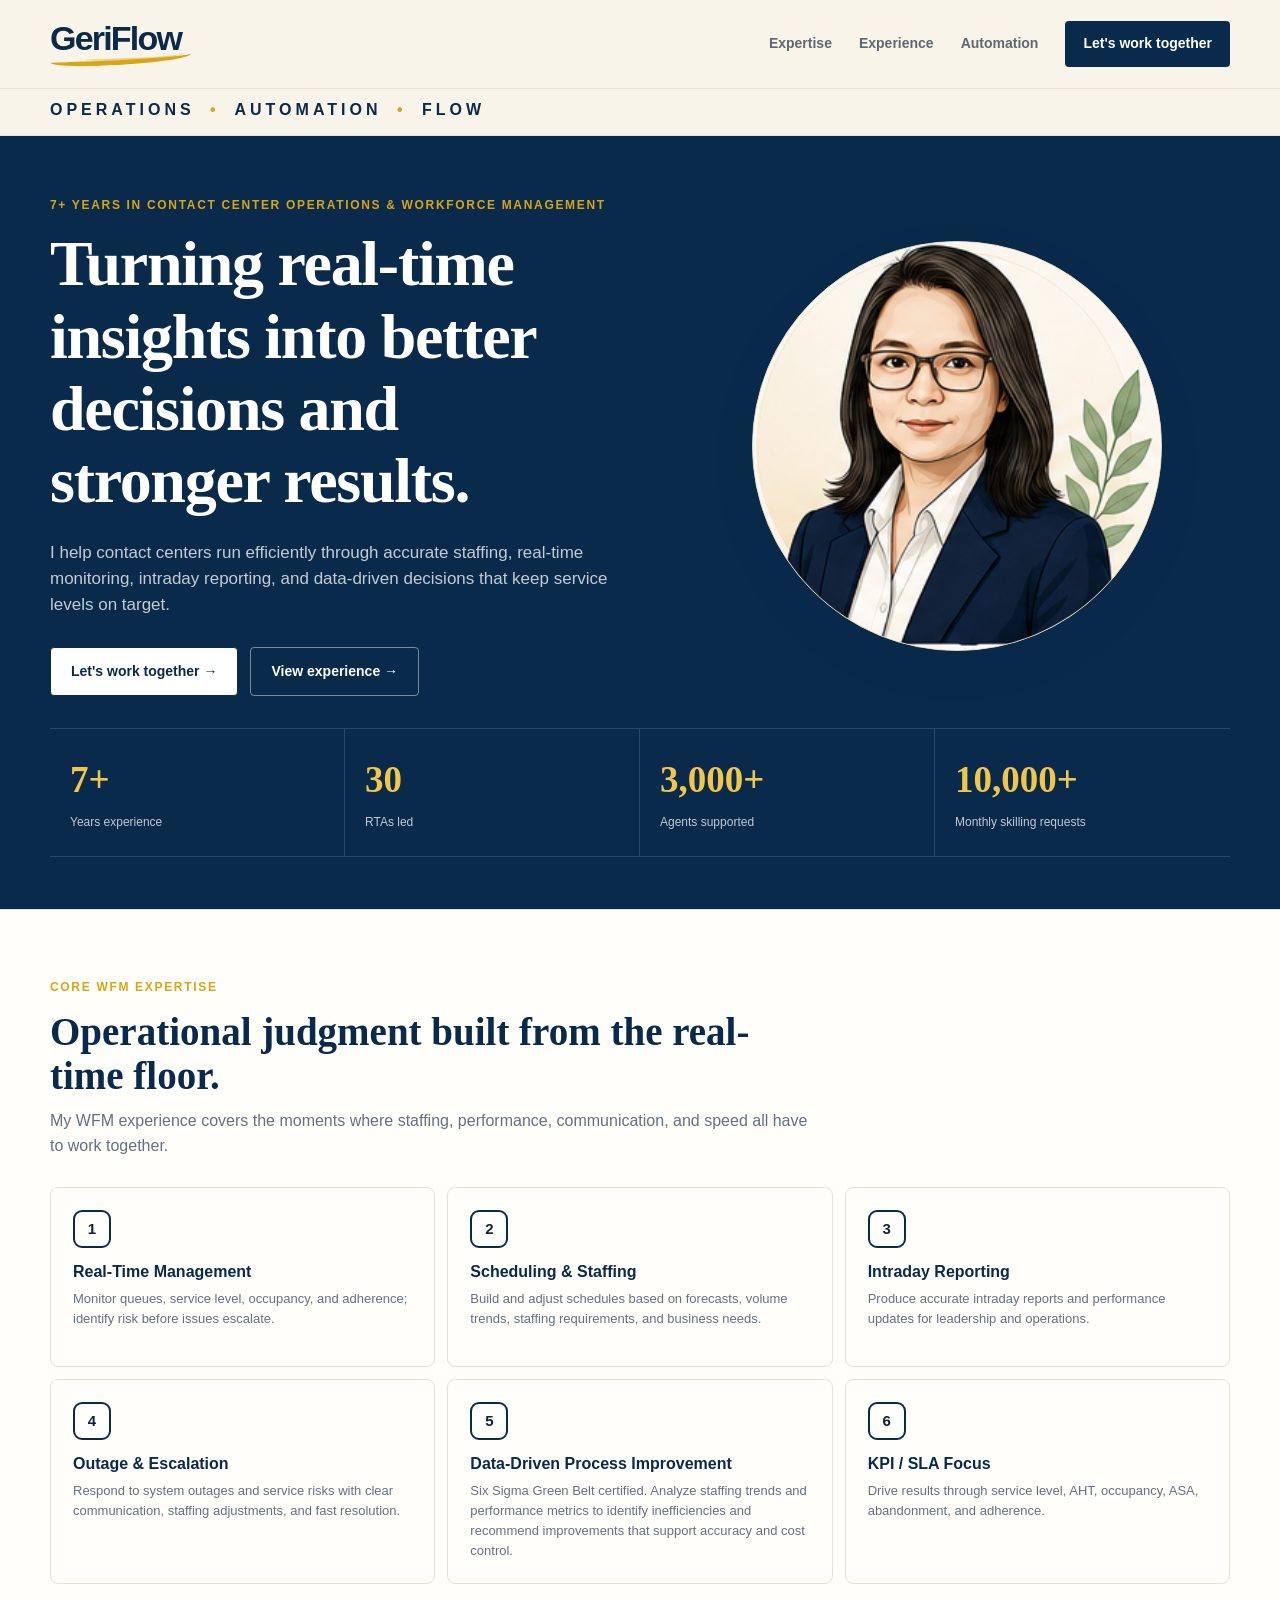
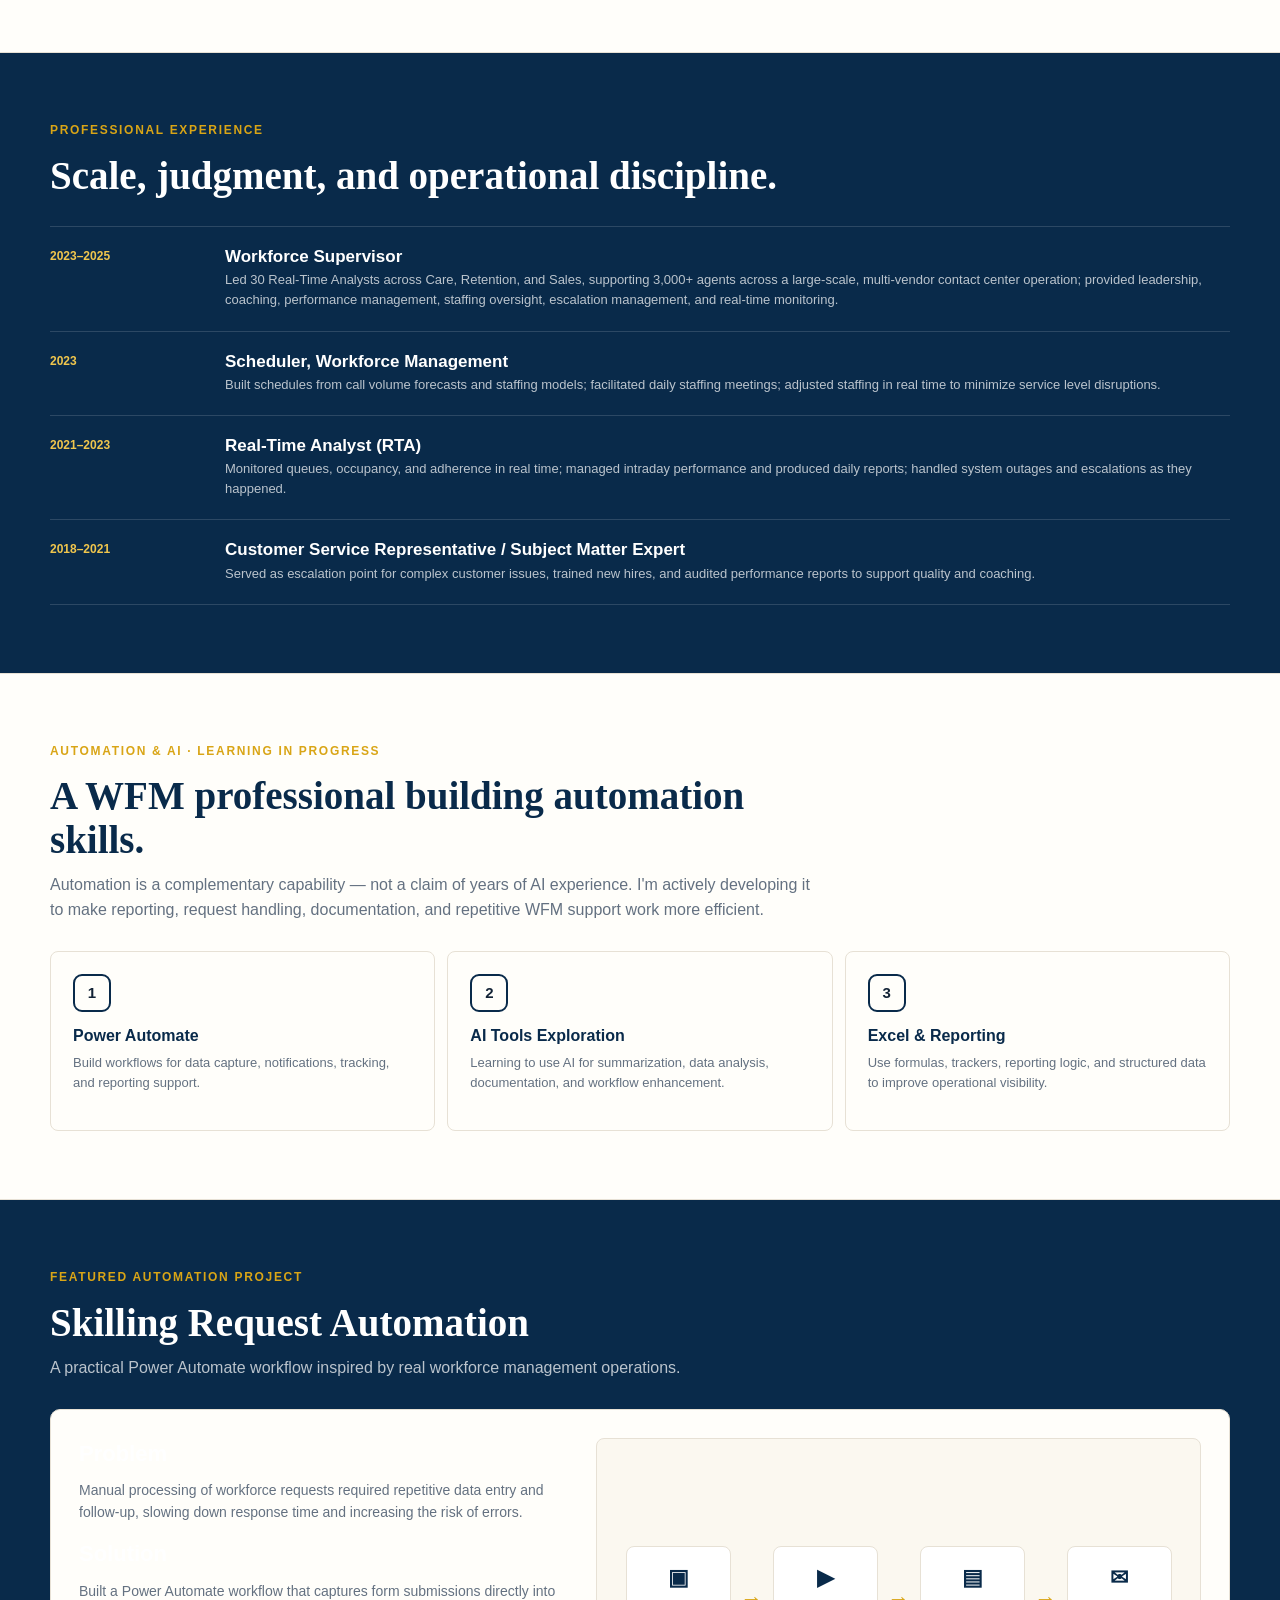
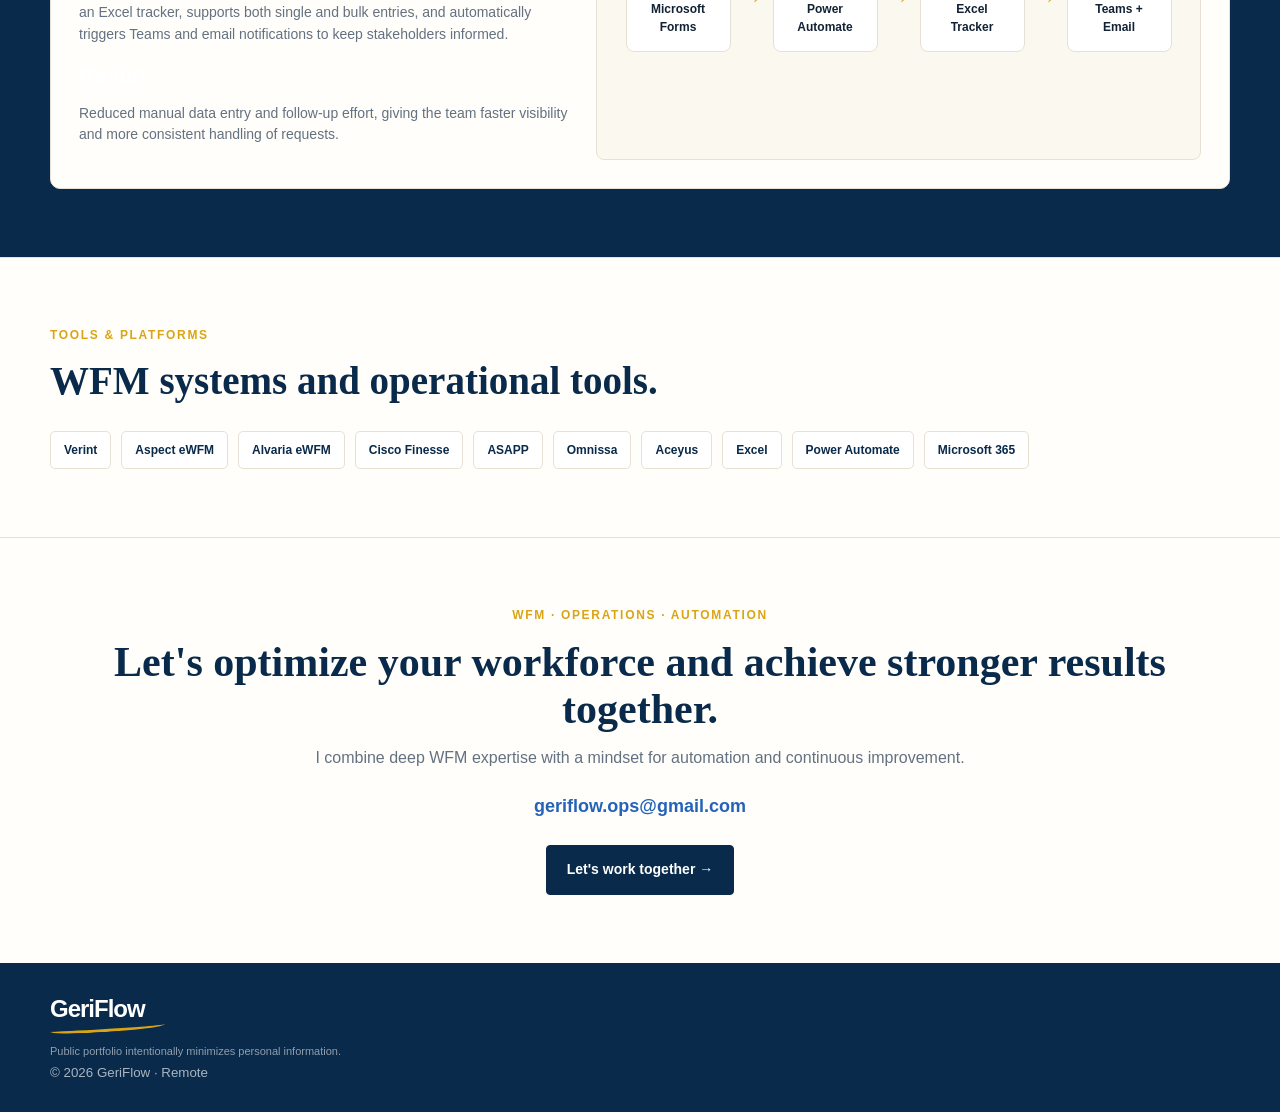
==== index.html @ 227dc080 "Initial upload" ====
<!doctype html><html lang="en"><head><meta charset="utf-8"><meta name="viewport" content="width=device-width,initial-scale=1"><meta name="robots" content="noindex,nofollow"><title>GeriFlow | Workforce Management & Process Automation</title><style>
:root{--navy:#092A4A;--gold:#D9A516;--cream:#F8F4E9;--paper:#FFFEFA;--ink:#122235;--muted:#647181;--line:#E7E1D5}
*{box-sizing:border-box}html{scroll-behavior:smooth}body{margin:0;background:var(--cream);color:var(--ink);font-family:Inter,Arial,Helvetica,sans-serif;line-height:1.55}a{text-decoration:none;color:inherit}.container{width:min(1180px,calc(100% - 44px));margin:auto}.header{background:rgba(248,244,233,.97);border-bottom:1px solid var(--line);position:sticky;top:0;z-index:20}.nav{min-height:88px;display:flex;align-items:center;justify-content:space-between;gap:28px}.brand img{width:205px;height:auto}.navlinks{display:flex;align-items:center;gap:27px;font-size:14px;font-weight:700;color:#5E6874}.navlinks a:hover{color:var(--navy)}.navcta{background:var(--navy);color:#fff!important;border-radius:4px;padding:12px 18px}.brandline{background:var(--cream);border-bottom:1px solid var(--line)}.brandline-inner{padding:9px 0 12px}.brandtag{font-size:16px;letter-spacing:.25em;font-weight:900;color:var(--navy);text-transform:uppercase}.brandtag span{color:var(--gold);margin:0 7px}.hero{padding:70px 0 58px}.hero-grid{display:grid;grid-template-columns:1.03fr .97fr;align-items:center;gap:55px}.eyebrow{font-size:12px;font-weight:900;letter-spacing:.14em;text-transform:uppercase;color:var(--gold);margin-bottom:14px}h1,h2,h3{font-family:Georgia,"Times New Roman",serif;color:var(--navy);line-height:1.13}h1{font-size:clamp(43px,5vw,66px);margin:0 0 22px;letter-spacing:-.02em}.hero h1 strong{color:var(--gold)}.hero-copy{font-size:17px;color:#536274;max-width:640px}.actions{display:flex;gap:12px;flex-wrap:wrap;margin-top:28px}.btn{display:inline-flex;align-items:center;gap:9px;padding:13px 20px;border:1px solid var(--navy);font-weight:900;font-size:14px;border-radius:4px}.btn.primary{background:var(--navy);color:#fff}.hero-visual{display:flex;justify-content:center}.avatar-wrap{position:relative;width:min(410px,100%);aspect-ratio:1/1;border-radius:50%;background:#F4EEDD;border:1px solid #E3D7B9;box-shadow:0 16px 45px rgba(9,42,74,.08);overflow:hidden}.avatar-wrap img{position:absolute;inset:0;width:100%;height:100%;object-fit:cover}.section{padding:68px 0}.paper{background:var(--paper);border-top:1px solid var(--line);border-bottom:1px solid var(--line)}.dark{background:var(--navy);color:white}.dark h2,.dark h3{color:white}.section-head{max-width:760px;margin-bottom:28px}.section-head h2{font-size:39px;margin:0 0 11px}.section-head p{color:var(--muted);margin:0}.dark .section-head p{color:rgba(255,255,255,.72)}.cards{display:grid;grid-template-columns:repeat(3,1fr);gap:12px}.card{background:var(--paper);border:1px solid var(--line);border-radius:8px;padding:22px;min-height:180px}.dark .card{background:rgba(255,255,255,.055);border-color:rgba(255,255,255,.14)}.icon{width:38px;height:38px;border:2px solid var(--navy);border-radius:9px;display:grid;place-items:center;font-size:15px;font-weight:900;margin-bottom:15px}.dark .icon{border-color:var(--gold);color:var(--gold)}.card h3{font-family:Inter,Arial,sans-serif;font-size:16px;margin:0 0 8px}.card p{font-size:13px;color:var(--muted);margin:0}.dark .card p{color:rgba(255,255,255,.72)}.project{display:grid;grid-template-columns:.9fr 1.1fr;gap:22px;background:var(--paper);border:1px solid var(--line);border-radius:10px;padding:28px;color:var(--ink)}.project h3{font-size:28px;margin:4px 0 10px}.project p{font-size:14px;color:var(--muted)}.flow{background:#FBF8F0;border:1px solid var(--line);border-radius:8px;padding:25px;display:flex;align-items:center;justify-content:center}.flow-row{display:flex;align-items:center;justify-content:center;gap:10px;flex-wrap:wrap}.node{width:105px;text-align:center;padding:14px 9px;background:white;border:1px solid var(--line);border-radius:8px;font-size:12px;font-weight:900}.node .mini{font-size:22px;display:block;margin-bottom:5px;color:var(--navy)}.arrow{font-weight:900;color:var(--gold);font-size:22px}.metrics{display:grid;grid-template-columns:repeat(4,1fr);border-top:1px solid rgba(255,255,255,.14);border-bottom:1px solid rgba(255,255,255,.14);margin:32px 0 35px}.metric{padding:22px 20px;border-right:1px solid rgba(255,255,255,.14)}.metric:last-child{border-right:0}.metric b{display:block;font-family:Georgia,serif;font-size:37px;color:#F0C64D}.metric span{font-size:12px;color:rgba(255,255,255,.75)}.timeline{display:grid}.tl{display:grid;grid-template-columns:150px 1fr;gap:25px;padding:20px 0;border-top:1px solid rgba(255,255,255,.14)}.tl:last-child{border-bottom:1px solid rgba(255,255,255,.14)}.tl-year{font-size:12px;font-weight:900;color:#F0C64D}.tl h3{font-family:Inter,Arial,sans-serif;font-size:17px;margin:0 0 4px}.tl p{font-size:13px;color:rgba(255,255,255,.72);margin:0}.tool-row{display:flex;gap:10px;flex-wrap:wrap}.tool{border:1px solid var(--line);background:white;border-radius:5px;padding:9px 13px;font-size:12px;font-weight:800;color:var(--navy)}.contact{background:var(--paper);text-align:center}.contact h2{font-size:42px;margin:0 0 12px}.contact p{max-width:680px;margin:0 auto 23px;color:var(--muted)}.email{font-size:18px;font-weight:900;color:#2563B8;margin-bottom:24px}.footer{background:var(--navy);color:white;padding:27px 0}.footer-inner{display:flex;align-items:center;justify-content:space-between;gap:25px}.footer small{color:rgba(255,255,255,.65)}.footer-mark{height:66px;width:auto;object-fit:contain}.privacy-note{font-size:11px;color:rgba(255,255,255,.55);margin-top:8px}@media(max-width:900px){.hero-grid,.project{grid-template-columns:1fr}.hero-visual{order:-1}.cards{grid-template-columns:1fr 1fr}.metrics{grid-template-columns:1fr 1fr}}@media(max-width:620px){.container{width:min(100% - 30px,1180px)}.nav{min-height:72px}.brand img{width:165px}.navlinks a:not(.navcta){display:none}.brandtag{font-size:12px;letter-spacing:.17em}.hero{padding:48px 0}.hero h1{font-size:40px}.section{padding:52px 0}.section-head h2{font-size:32px}.cards{grid-template-columns:1fr}.metrics{grid-template-columns:1fr 1fr}.metric{padding:17px 12px}.metric b{font-size:31px}.tl{grid-template-columns:1fr;gap:5px}.footer-inner{align-items:flex-start;flex-direction:column}}


.brand-logo{
  position:relative;
  display:inline-block;
  font-family:Inter,Arial,Helvetica,sans-serif;
  font-size:34px;
  line-height:1;
  font-weight:900;
  letter-spacing:-1.8px;
  color:var(--navy);
  padding:0 5px 12px 0;
}
.brand-logo::after{
  content:"";
  position:absolute;
  left:0;
  right:-5px;
  bottom:2px;
  height:9px;
  border-bottom:5px solid var(--gold);
  border-radius:0 0 70% 45%;
  transform:rotate(-2.5deg);
  transform-origin:center;
}
.brand-logo::before{
  content:"";
  position:absolute;
  left:25%;
  right:2%;
  bottom:7px;
  height:5px;
  border-bottom:2px solid rgba(217,165,22,.45);
  border-radius:0 0 80% 40%;
  transform:rotate(-2deg);
}
.footer-brand{
  font-family:Inter,Arial,Helvetica,sans-serif;
  font-size:24px;
  font-weight:900;
  letter-spacing:-1px;
  color:#fff;
}
.footer-brand::after{
  content:"";
  display:block;
  width:115px;
  height:5px;
  border-bottom:3px solid var(--gold);
  border-radius:0 0 70% 45%;
  transform:rotate(-3deg);
  transform-origin:left center;
}
@media(max-width:620px){
  .brand-logo{font-size:29px}
}
</style></head><body>
<header class="header"><div class="container nav"><a class="brand" href="#" aria-label="GeriFlow home"><span class="brand-logo">GeriFlow</span></a><nav class="navlinks"><a href="#expertise">Expertise</a><a href="#experience">Experience</a><a href="#automation">Automation</a><a class="navcta" href="#contact">Let's work together</a></nav></div></header>
<div class="brandline"><div class="container brandline-inner"><div class="brandtag">Operations <span>•</span> Automation <span>•</span> Flow</div></div></div>
<section class="section dark" style="padding:60px 0 52px"><div class="container hero-grid"><div><div class="eyebrow">7+ Years in Contact Center Operations & Workforce Management</div><h1 style="color:white">Turning real-time insights into better decisions and <strong>stronger results.</strong></h1><p class="hero-copy" style="color:rgba(255,255,255,.76)">I help contact centers run efficiently through accurate staffing, real-time monitoring, intraday reporting, and data-driven decisions that keep service levels on target.</p><div class="actions"><a class="btn" style="background:white;color:var(--navy)" href="#contact">Let's work together →</a><a class="btn" style="border-color:rgba(255,255,255,.45);color:white" href="#experience">View experience →</a></div></div><div class="hero-visual"><div class="avatar-wrap"><img src="assets/geriflow-avatar-photo-based-approved.png" alt="Professional illustrated avatar"></div></div></div><div class="container"><div class="metrics" style="margin-bottom:0"><div class="metric"><b>7+</b><span>Years experience</span></div><div class="metric"><b>30</b><span>RTAs led</span></div><div class="metric"><b>3,000+</b><span>Agents supported</span></div><div class="metric"><b>10,000+</b><span>Monthly skilling requests</span></div></div></div></section>
<section class="section paper" id="expertise"><div class="container"><div class="section-head"><div class="eyebrow">Core WFM expertise</div><h2>Operational judgment built from the real-time floor.</h2><p>My WFM experience covers the moments where staffing, performance, communication, and speed all have to work together.</p></div><div class="cards"><article class="card"><div class="icon">1</div><h3>Real-Time Management</h3><p>Monitor queues, service level, occupancy, and adherence; identify risk before issues escalate.</p></article><article class="card"><div class="icon">2</div><h3>Scheduling & Staffing</h3><p>Build and adjust schedules based on forecasts, volume trends, staffing requirements, and business needs.</p></article><article class="card"><div class="icon">3</div><h3>Intraday Reporting</h3><p>Produce accurate intraday reports and performance updates for leadership and operations.</p></article><article class="card"><div class="icon">4</div><h3>Outage & Escalation</h3><p>Respond to system outages and service risks with clear communication, staffing adjustments, and fast resolution.</p></article><article class="card"><div class="icon">5</div><h3>Data-Driven Process Improvement</h3><p>Six Sigma Green Belt certified. Analyze staffing trends and performance metrics to identify inefficiencies and recommend improvements that support accuracy and cost control.</p></article><article class="card"><div class="icon">6</div><h3>KPI / SLA Focus</h3><p>Drive results through service level, AHT, occupancy, ASA, abandonment, and adherence.</p></article></div></div></section>
<section class="section dark" id="experience"><div class="container"><div class="section-head"><div class="eyebrow">Professional experience</div><h2>Scale, judgment, and operational discipline.</h2></div><div class="timeline"><div class="tl"><div class="tl-year">2023–2025</div><div><h3>Workforce Supervisor</h3><p>Led 30 Real-Time Analysts across Care, Retention, and Sales, supporting 3,000+ agents across a large-scale, multi-vendor contact center operation; provided leadership, coaching, performance management, staffing oversight, escalation management, and real-time monitoring.</p></div></div><div class="tl"><div class="tl-year">2023</div><div><h3>Scheduler, Workforce Management</h3><p>Built schedules from call volume forecasts and staffing models; facilitated daily staffing meetings; adjusted staffing in real time to minimize service level disruptions.</p></div></div><div class="tl"><div class="tl-year">2021–2023</div><div><h3>Real-Time Analyst (RTA)</h3><p>Monitored queues, occupancy, and adherence in real time; managed intraday performance and produced daily reports; handled system outages and escalations as they happened.</p></div></div><div class="tl"><div class="tl-year">2018–2021</div><div><h3>Customer Service Representative / Subject Matter Expert</h3><p>Served as escalation point for complex customer issues, trained new hires, and audited performance reports to support quality and coaching.</p></div></div></div></div></section>
<section class="section paper" id="automation"><div class="container"><div class="section-head"><div class="eyebrow">Automation & AI · Learning in progress</div><h2>A WFM professional building automation skills.</h2><p>Automation is a complementary capability — not a claim of years of AI experience. I'm actively developing it to make reporting, request handling, documentation, and repetitive WFM support work more efficient.</p></div><div class="cards"><article class="card"><div class="icon">1</div><h3>Power Automate</h3><p>Build workflows for data capture, notifications, tracking, and reporting support.</p></article><article class="card"><div class="icon">2</div><h3>AI Tools Exploration</h3><p>Learning to use AI for summarization, data analysis, documentation, and workflow enhancement.</p></article><article class="card"><div class="icon">3</div><h3>Excel & Reporting</h3><p>Use formulas, trackers, reporting logic, and structured data to improve operational visibility.</p></article></div></div></section>
<section class="section dark" id="case-study"><div class="container"><div class="section-head"><div class="eyebrow">Featured automation project</div><h2>Skilling Request Automation</h2><p>A practical Power Automate workflow inspired by real workforce management operations.</p></div><div class="project" style="color:var(--ink)"><div><h3 style="font-size:22px;font-family:Inter,Arial,sans-serif">Problem</h3><p>Manual processing of workforce requests required repetitive data entry and follow-up, slowing down response time and increasing the risk of errors.</p><h3 style="font-size:22px;margin-top:18px;font-family:Inter,Arial,sans-serif">Solution</h3><p>Built a Power Automate workflow that captures form submissions directly into an Excel tracker, supports both single and bulk entries, and automatically triggers Teams and email notifications to keep stakeholders informed.</p><h3 style="font-size:22px;margin-top:18px;font-family:Inter,Arial,sans-serif">Result</h3><p>Reduced manual data entry and follow-up effort, giving the team faster visibility and more consistent handling of requests.</p></div><div class="flow"><div class="flow-row"><div class="node"><span class="mini">▣</span>Microsoft<br>Forms</div><div class="arrow">→</div><div class="node"><span class="mini">▶</span>Power<br>Automate</div><div class="arrow">→</div><div class="node"><span class="mini">▤</span>Excel<br>Tracker</div><div class="arrow">→</div><div class="node"><span class="mini">✉</span>Teams +<br>Email</div></div></div></div></div></section>
<section class="section paper"><div class="container"><div class="section-head"><div class="eyebrow">Tools & platforms</div><h2>WFM systems and operational tools.</h2></div><div class="tool-row"><span class="tool">Verint</span><span class="tool">Aspect eWFM</span><span class="tool">Alvaria eWFM</span><span class="tool">Cisco Finesse</span><span class="tool">ASAPP</span><span class="tool">Omnissa</span><span class="tool">Aceyus</span><span class="tool">Excel</span><span class="tool">Power Automate</span><span class="tool">Microsoft 365</span></div></div></section>
<section class="section contact" id="contact"><div class="container"><div class="eyebrow">WFM · Operations · Automation</div><h2>Let's optimize your workforce and achieve stronger results together.</h2><p>I combine deep WFM expertise with a mindset for automation and continuous improvement.</p><div class="email">geriflow.ops@gmail.com</div><a class="btn primary" href="mailto:geriflow.ops@gmail.com">Let's work together →</a></div></section>
<footer class="footer"><div class="container footer-inner"><div><div class="footer-brand">GeriFlow</div><div class="privacy-note">Public portfolio intentionally minimizes personal information.</div><small>© 2026 GeriFlow · Remote</small></div></div></footer></body></html>
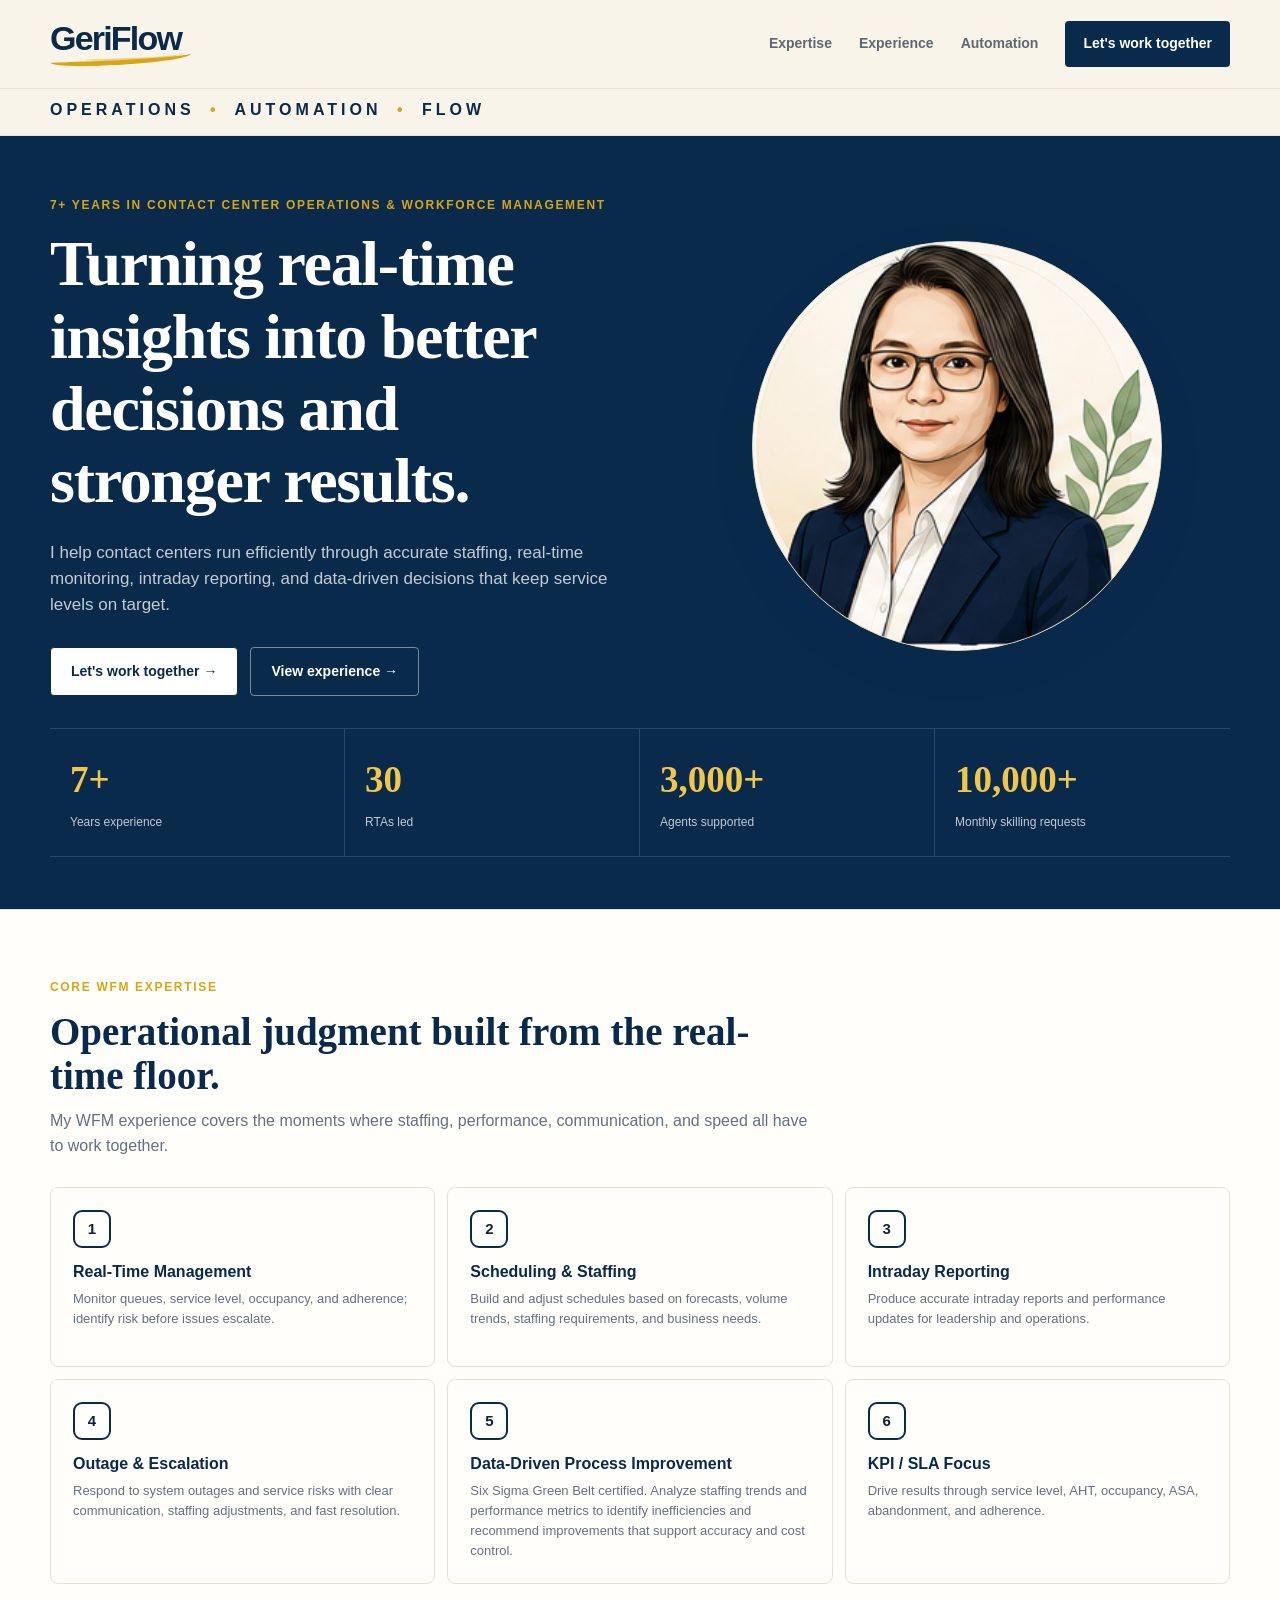
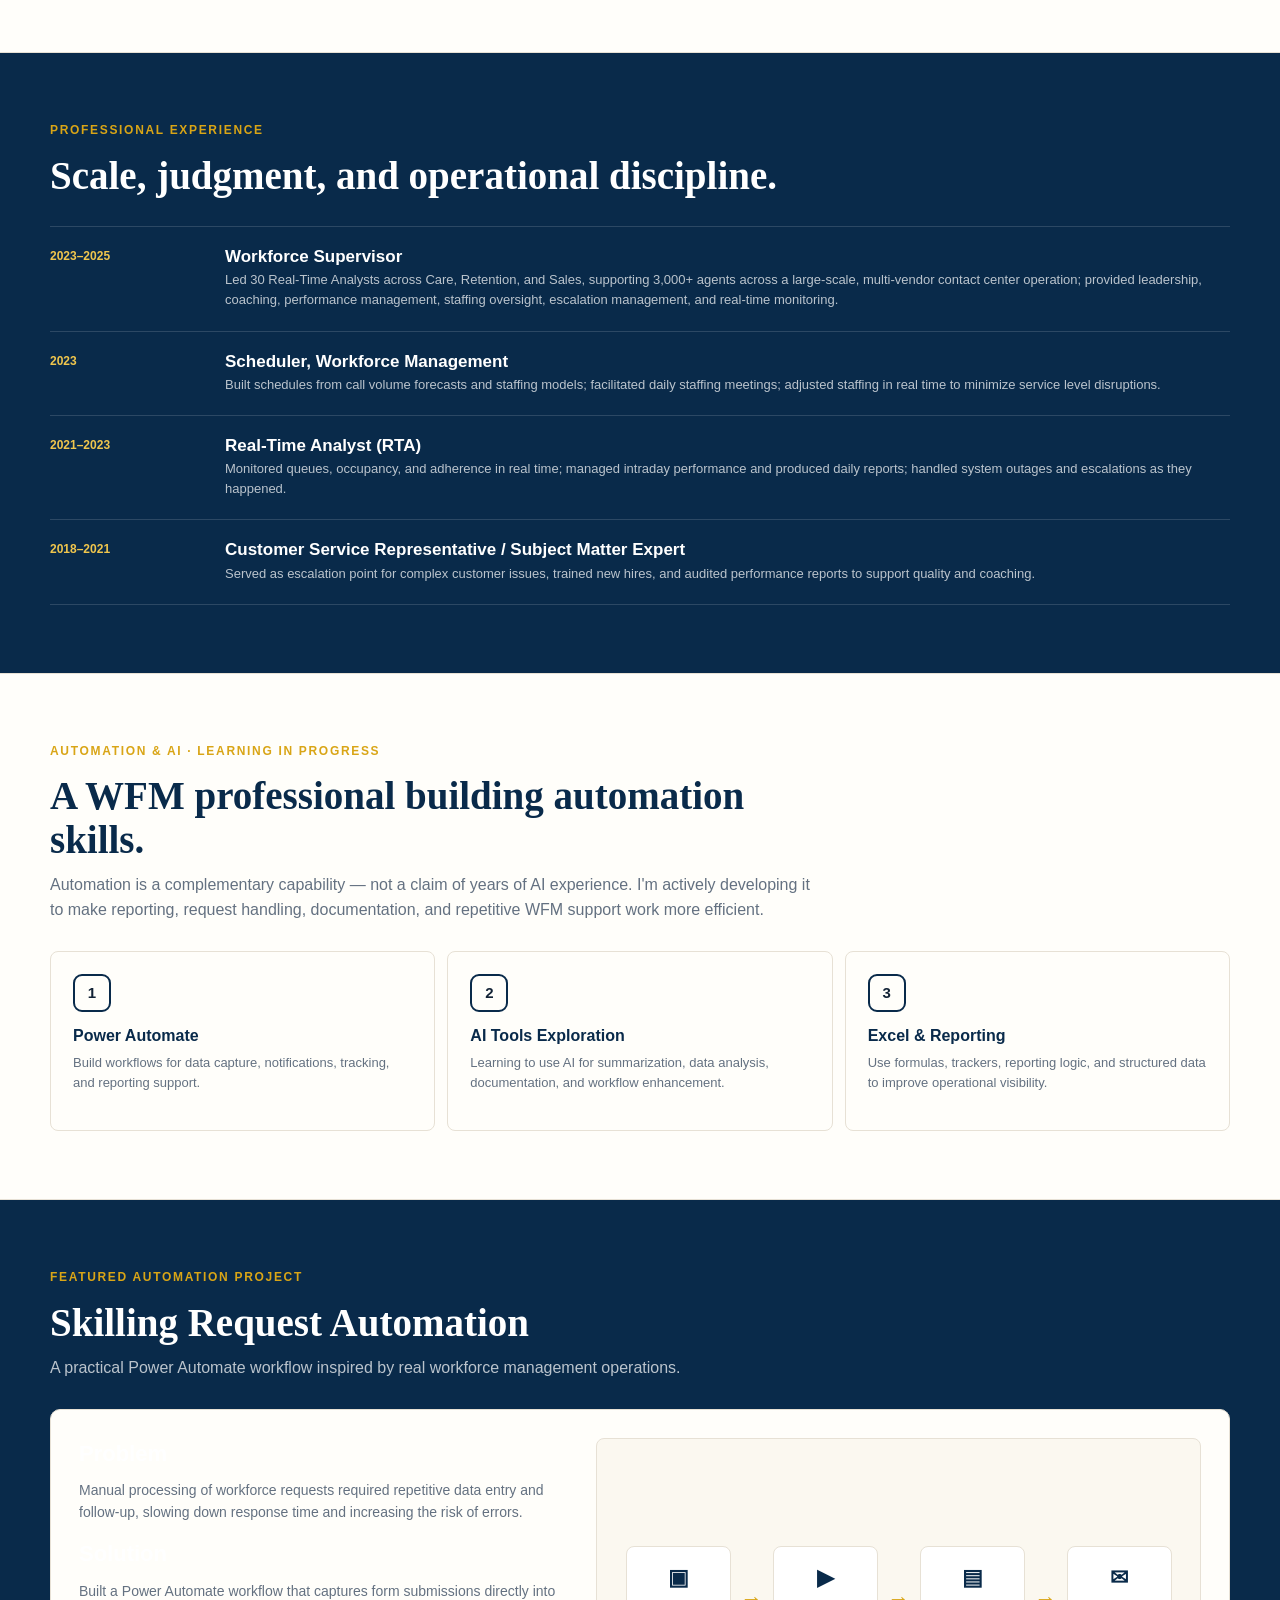
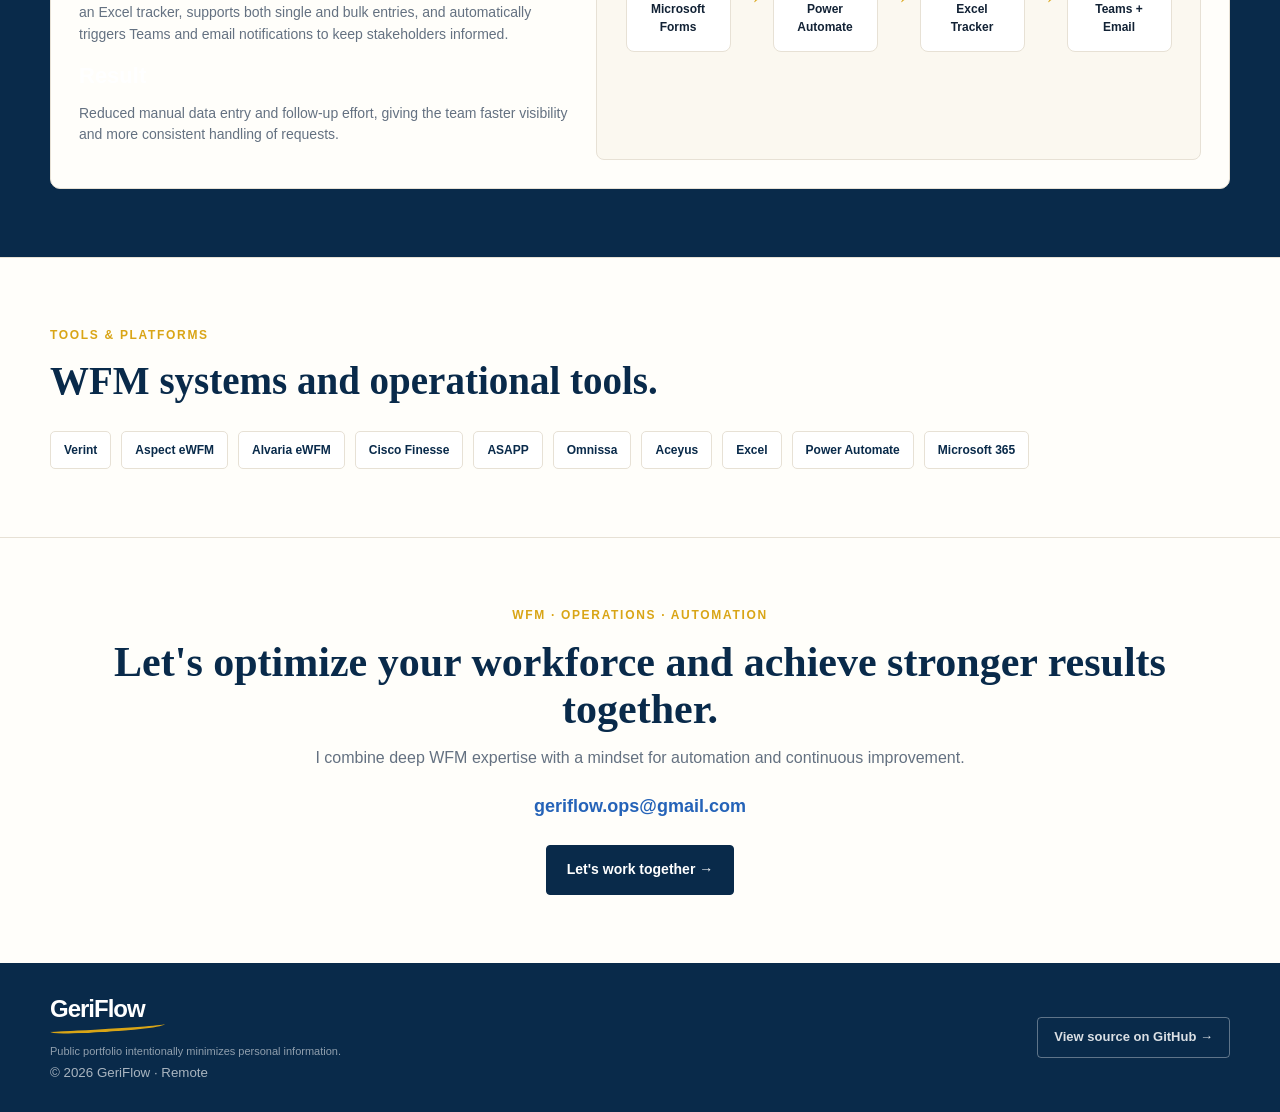
==== commit b5374959: "Add GitHub link to footer" ====
--- a/index.html
+++ b/index.html
@@ -67,4 +67,4 @@
 <section class="section dark" id="case-study"><div class="container"><div class="section-head"><div class="eyebrow">Featured automation project</div><h2>Skilling Request Automation</h2><p>A practical Power Automate workflow inspired by real workforce management operations.</p></div><div class="project" style="color:var(--ink)"><div><h3 style="font-size:22px;font-family:Inter,Arial,sans-serif">Problem</h3><p>Manual processing of workforce requests required repetitive data entry and follow-up, slowing down response time and increasing the risk of errors.</p><h3 style="font-size:22px;margin-top:18px;font-family:Inter,Arial,sans-serif">Solution</h3><p>Built a Power Automate workflow that captures form submissions directly into an Excel tracker, supports both single and bulk entries, and automatically triggers Teams and email notifications to keep stakeholders informed.</p><h3 style="font-size:22px;margin-top:18px;font-family:Inter,Arial,sans-serif">Result</h3><p>Reduced manual data entry and follow-up effort, giving the team faster visibility and more consistent handling of requests.</p></div><div class="flow"><div class="flow-row"><div class="node"><span class="mini">▣</span>Microsoft<br>Forms</div><div class="arrow">→</div><div class="node"><span class="mini">▶</span>Power<br>Automate</div><div class="arrow">→</div><div class="node"><span class="mini">▤</span>Excel<br>Tracker</div><div class="arrow">→</div><div class="node"><span class="mini">✉</span>Teams +<br>Email</div></div></div></div></div></section>
 <section class="section paper"><div class="container"><div class="section-head"><div class="eyebrow">Tools & platforms</div><h2>WFM systems and operational tools.</h2></div><div class="tool-row"><span class="tool">Verint</span><span class="tool">Aspect eWFM</span><span class="tool">Alvaria eWFM</span><span class="tool">Cisco Finesse</span><span class="tool">ASAPP</span><span class="tool">Omnissa</span><span class="tool">Aceyus</span><span class="tool">Excel</span><span class="tool">Power Automate</span><span class="tool">Microsoft 365</span></div></div></section>
 <section class="section contact" id="contact"><div class="container"><div class="eyebrow">WFM · Operations · Automation</div><h2>Let's optimize your workforce and achieve stronger results together.</h2><p>I combine deep WFM expertise with a mindset for automation and continuous improvement.</p><div class="email">geriflow.ops@gmail.com</div><a class="btn primary" href="mailto:geriflow.ops@gmail.com">Let's work together →</a></div></section>
-<footer class="footer"><div class="container footer-inner"><div><div class="footer-brand">GeriFlow</div><div class="privacy-note">Public portfolio intentionally minimizes personal information.</div><small>© 2026 GeriFlow · Remote</small></div></div></footer></body></html>+<footer class="footer"><div class="container footer-inner"><div><div class="footer-brand">GeriFlow</div><div class="privacy-note">Public portfolio intentionally minimizes personal information.</div><small>© 2026 GeriFlow · Remote</small></div><div><a href="https://github.com/geriflow" style="color:rgba(255,255,255,.85);font-weight:800;font-size:13px;border:1px solid rgba(255,255,255,.35);border-radius:4px;padding:9px 16px;display:inline-block" target="_blank" rel="noopener">View source on GitHub →</a></div></div></footer></body></html>
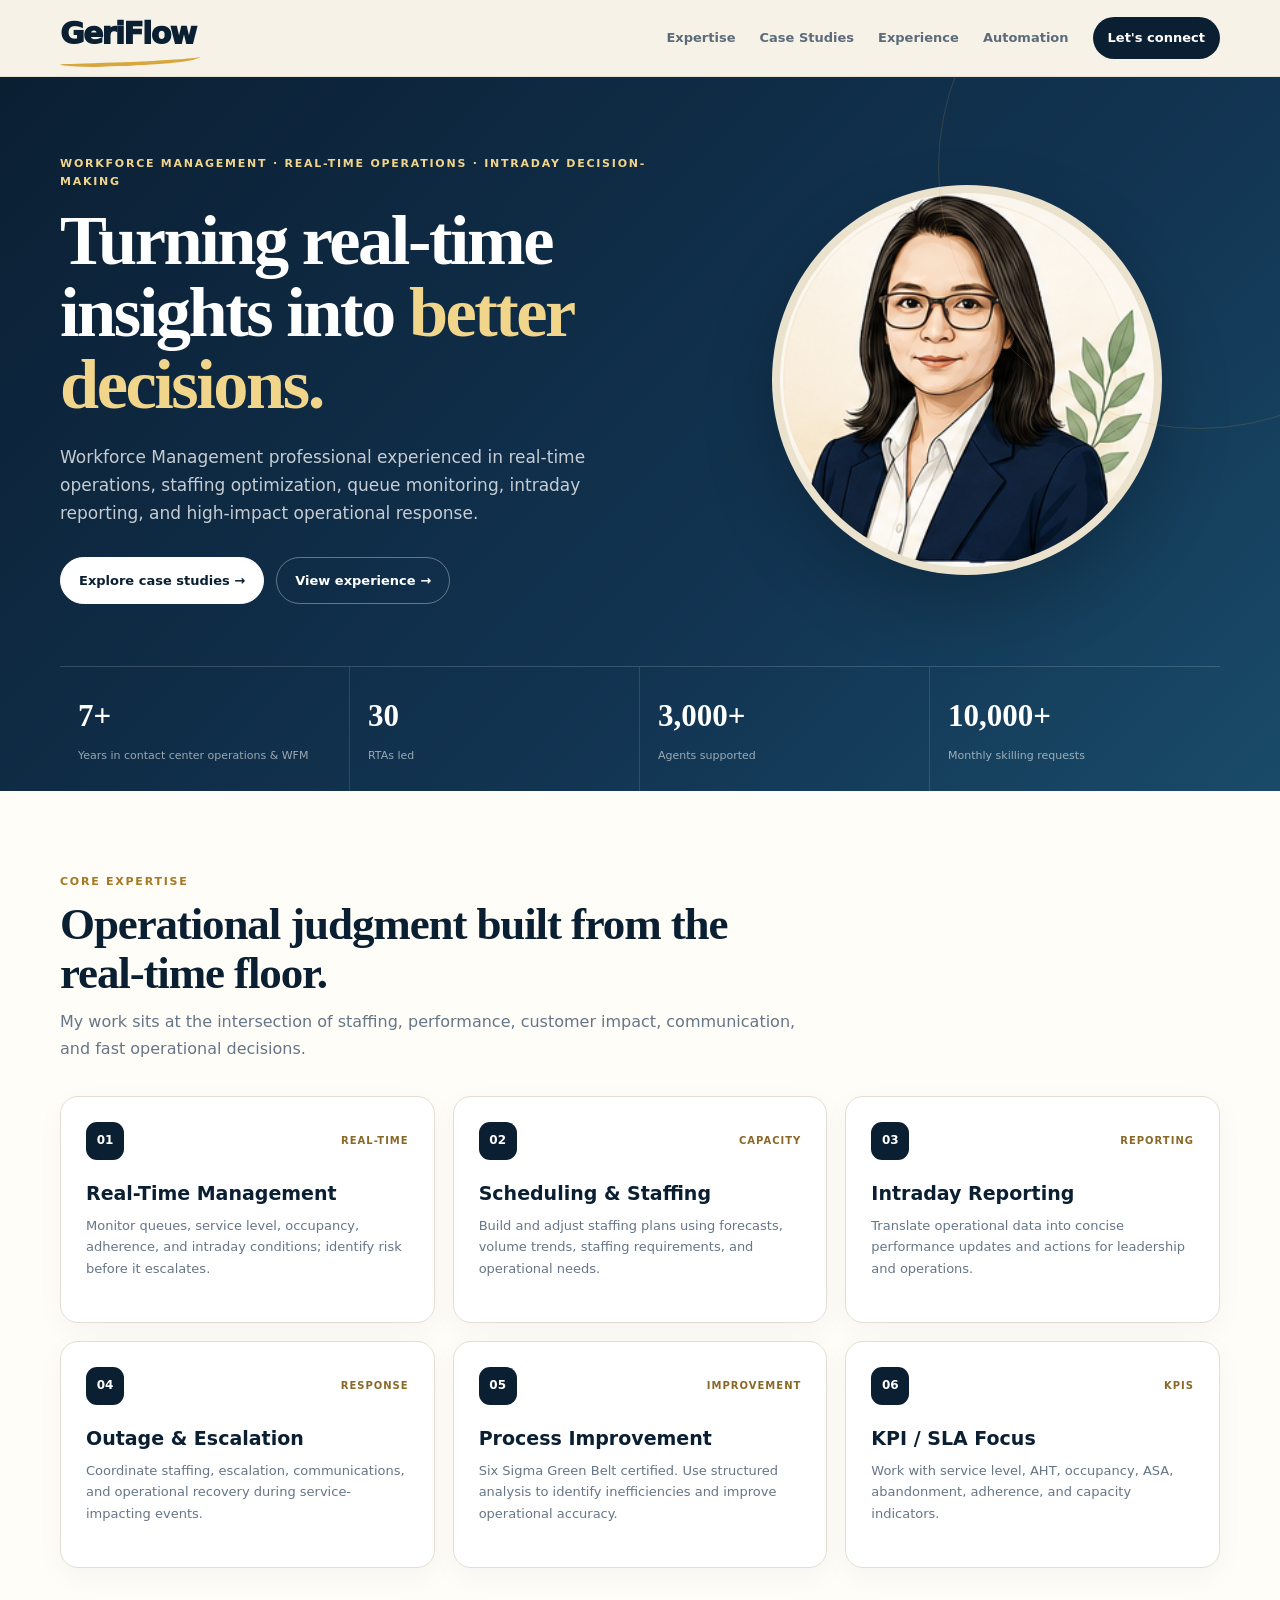
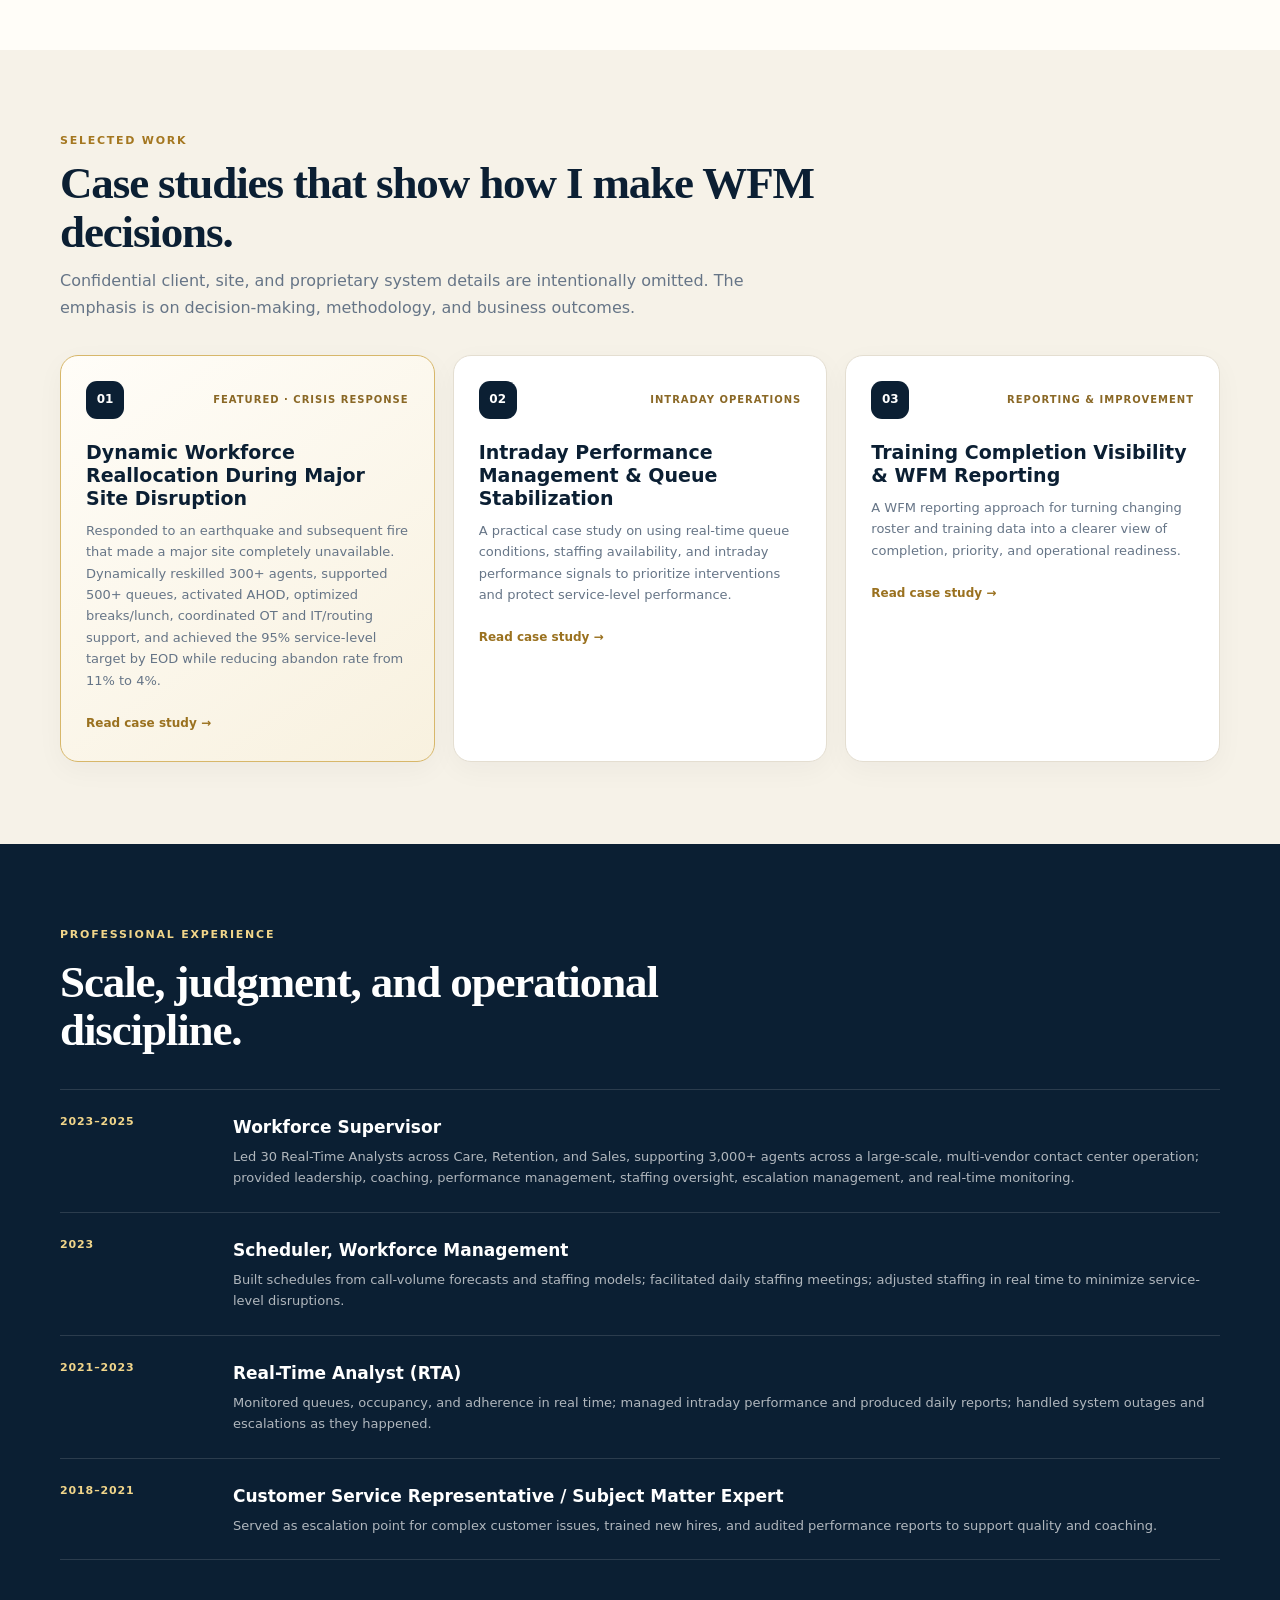
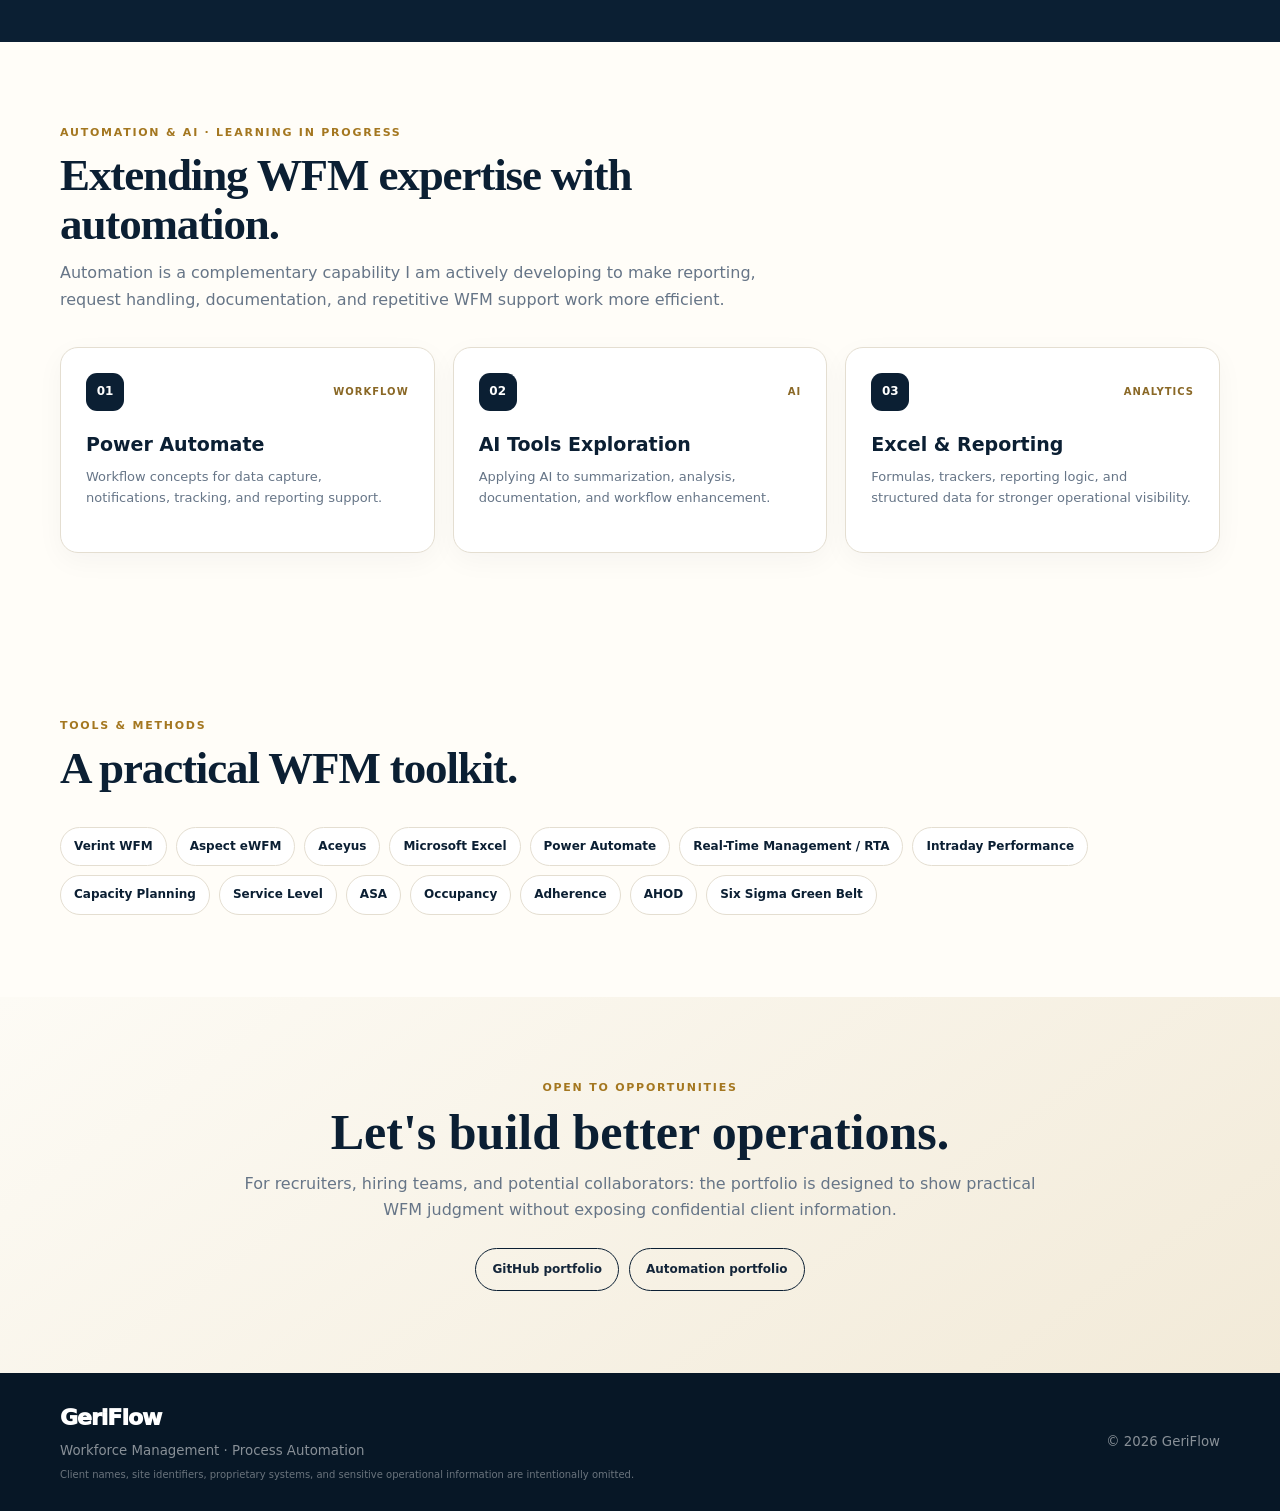
==== commit 6685075a: "Upgrade WFM portfolio homepage design" ====
--- a/index.html
+++ b/index.html
@@ -1,70 +1,11 @@
-<!doctype html><html lang="en"><head><meta charset="utf-8"><meta name="viewport" content="width=device-width,initial-scale=1"><meta name="robots" content="noindex,nofollow"><title>GeriFlow | Workforce Management & Process Automation</title><style>
-:root{--navy:#092A4A;--gold:#D9A516;--cream:#F8F4E9;--paper:#FFFEFA;--ink:#122235;--muted:#647181;--line:#E7E1D5}
-*{box-sizing:border-box}html{scroll-behavior:smooth}body{margin:0;background:var(--cream);color:var(--ink);font-family:Inter,Arial,Helvetica,sans-serif;line-height:1.55}a{text-decoration:none;color:inherit}.container{width:min(1180px,calc(100% - 44px));margin:auto}.header{background:rgba(248,244,233,.97);border-bottom:1px solid var(--line);position:sticky;top:0;z-index:20}.nav{min-height:88px;display:flex;align-items:center;justify-content:space-between;gap:28px}.brand img{width:205px;height:auto}.navlinks{display:flex;align-items:center;gap:27px;font-size:14px;font-weight:700;color:#5E6874}.navlinks a:hover{color:var(--navy)}.navcta{background:var(--navy);color:#fff!important;border-radius:4px;padding:12px 18px}.brandline{background:var(--cream);border-bottom:1px solid var(--line)}.brandline-inner{padding:9px 0 12px}.brandtag{font-size:16px;letter-spacing:.25em;font-weight:900;color:var(--navy);text-transform:uppercase}.brandtag span{color:var(--gold);margin:0 7px}.hero{padding:70px 0 58px}.hero-grid{display:grid;grid-template-columns:1.03fr .97fr;align-items:center;gap:55px}.eyebrow{font-size:12px;font-weight:900;letter-spacing:.14em;text-transform:uppercase;color:var(--gold);margin-bottom:14px}h1,h2,h3{font-family:Georgia,"Times New Roman",serif;color:var(--navy);line-height:1.13}h1{font-size:clamp(43px,5vw,66px);margin:0 0 22px;letter-spacing:-.02em}.hero h1 strong{color:var(--gold)}.hero-copy{font-size:17px;color:#536274;max-width:640px}.actions{display:flex;gap:12px;flex-wrap:wrap;margin-top:28px}.btn{display:inline-flex;align-items:center;gap:9px;padding:13px 20px;border:1px solid var(--navy);font-weight:900;font-size:14px;border-radius:4px}.btn.primary{background:var(--navy);color:#fff}.hero-visual{display:flex;justify-content:center}.avatar-wrap{position:relative;width:min(410px,100%);aspect-ratio:1/1;border-radius:50%;background:#F4EEDD;border:1px solid #E3D7B9;box-shadow:0 16px 45px rgba(9,42,74,.08);overflow:hidden}.avatar-wrap img{position:absolute;inset:0;width:100%;height:100%;object-fit:cover}.section{padding:68px 0}.paper{background:var(--paper);border-top:1px solid var(--line);border-bottom:1px solid var(--line)}.dark{background:var(--navy);color:white}.dark h2,.dark h3{color:white}.section-head{max-width:760px;margin-bottom:28px}.section-head h2{font-size:39px;margin:0 0 11px}.section-head p{color:var(--muted);margin:0}.dark .section-head p{color:rgba(255,255,255,.72)}.cards{display:grid;grid-template-columns:repeat(3,1fr);gap:12px}.card{background:var(--paper);border:1px solid var(--line);border-radius:8px;padding:22px;min-height:180px}.dark .card{background:rgba(255,255,255,.055);border-color:rgba(255,255,255,.14)}.icon{width:38px;height:38px;border:2px solid var(--navy);border-radius:9px;display:grid;place-items:center;font-size:15px;font-weight:900;margin-bottom:15px}.dark .icon{border-color:var(--gold);color:var(--gold)}.card h3{font-family:Inter,Arial,sans-serif;font-size:16px;margin:0 0 8px}.card p{font-size:13px;color:var(--muted);margin:0}.dark .card p{color:rgba(255,255,255,.72)}.project{display:grid;grid-template-columns:.9fr 1.1fr;gap:22px;background:var(--paper);border:1px solid var(--line);border-radius:10px;padding:28px;color:var(--ink)}.project h3{font-size:28px;margin:4px 0 10px}.project p{font-size:14px;color:var(--muted)}.flow{background:#FBF8F0;border:1px solid var(--line);border-radius:8px;padding:25px;display:flex;align-items:center;justify-content:center}.flow-row{display:flex;align-items:center;justify-content:center;gap:10px;flex-wrap:wrap}.node{width:105px;text-align:center;padding:14px 9px;background:white;border:1px solid var(--line);border-radius:8px;font-size:12px;font-weight:900}.node .mini{font-size:22px;display:block;margin-bottom:5px;color:var(--navy)}.arrow{font-weight:900;color:var(--gold);font-size:22px}.metrics{display:grid;grid-template-columns:repeat(4,1fr);border-top:1px solid rgba(255,255,255,.14);border-bottom:1px solid rgba(255,255,255,.14);margin:32px 0 35px}.metric{padding:22px 20px;border-right:1px solid rgba(255,255,255,.14)}.metric:last-child{border-right:0}.metric b{display:block;font-family:Georgia,serif;font-size:37px;color:#F0C64D}.metric span{font-size:12px;color:rgba(255,255,255,.75)}.timeline{display:grid}.tl{display:grid;grid-template-columns:150px 1fr;gap:25px;padding:20px 0;border-top:1px solid rgba(255,255,255,.14)}.tl:last-child{border-bottom:1px solid rgba(255,255,255,.14)}.tl-year{font-size:12px;font-weight:900;color:#F0C64D}.tl h3{font-family:Inter,Arial,sans-serif;font-size:17px;margin:0 0 4px}.tl p{font-size:13px;color:rgba(255,255,255,.72);margin:0}.tool-row{display:flex;gap:10px;flex-wrap:wrap}.tool{border:1px solid var(--line);background:white;border-radius:5px;padding:9px 13px;font-size:12px;font-weight:800;color:var(--navy)}.contact{background:var(--paper);text-align:center}.contact h2{font-size:42px;margin:0 0 12px}.contact p{max-width:680px;margin:0 auto 23px;color:var(--muted)}.email{font-size:18px;font-weight:900;color:#2563B8;margin-bottom:24px}.footer{background:var(--navy);color:white;padding:27px 0}.footer-inner{display:flex;align-items:center;justify-content:space-between;gap:25px}.footer small{color:rgba(255,255,255,.65)}.footer-mark{height:66px;width:auto;object-fit:contain}.privacy-note{font-size:11px;color:rgba(255,255,255,.55);margin-top:8px}@media(max-width:900px){.hero-grid,.project{grid-template-columns:1fr}.hero-visual{order:-1}.cards{grid-template-columns:1fr 1fr}.metrics{grid-template-columns:1fr 1fr}}@media(max-width:620px){.container{width:min(100% - 30px,1180px)}.nav{min-height:72px}.brand img{width:165px}.navlinks a:not(.navcta){display:none}.brandtag{font-size:12px;letter-spacing:.17em}.hero{padding:48px 0}.hero h1{font-size:40px}.section{padding:52px 0}.section-head h2{font-size:32px}.cards{grid-template-columns:1fr}.metrics{grid-template-columns:1fr 1fr}.metric{padding:17px 12px}.metric b{font-size:31px}.tl{grid-template-columns:1fr;gap:5px}.footer-inner{align-items:flex-start;flex-direction:column}}
-
-
-.brand-logo{
-  position:relative;
-  display:inline-block;
-  font-family:Inter,Arial,Helvetica,sans-serif;
-  font-size:34px;
-  line-height:1;
-  font-weight:900;
-  letter-spacing:-1.8px;
-  color:var(--navy);
-  padding:0 5px 12px 0;
-}
-.brand-logo::after{
-  content:"";
-  position:absolute;
-  left:0;
-  right:-5px;
-  bottom:2px;
-  height:9px;
-  border-bottom:5px solid var(--gold);
-  border-radius:0 0 70% 45%;
-  transform:rotate(-2.5deg);
-  transform-origin:center;
-}
-.brand-logo::before{
-  content:"";
-  position:absolute;
-  left:25%;
-  right:2%;
-  bottom:7px;
-  height:5px;
-  border-bottom:2px solid rgba(217,165,22,.45);
-  border-radius:0 0 80% 40%;
-  transform:rotate(-2deg);
-}
-.footer-brand{
-  font-family:Inter,Arial,Helvetica,sans-serif;
-  font-size:24px;
-  font-weight:900;
-  letter-spacing:-1px;
-  color:#fff;
-}
-.footer-brand::after{
-  content:"";
-  display:block;
-  width:115px;
-  height:5px;
-  border-bottom:3px solid var(--gold);
-  border-radius:0 0 70% 45%;
-  transform:rotate(-3deg);
-  transform-origin:left center;
-}
-@media(max-width:620px){
-  .brand-logo{font-size:29px}
-}
-</style></head><body>
-<header class="header"><div class="container nav"><a class="brand" href="#" aria-label="GeriFlow home"><span class="brand-logo">GeriFlow</span></a><nav class="navlinks"><a href="#expertise">Expertise</a><a href="#experience">Experience</a><a href="#automation">Automation</a><a class="navcta" href="#contact">Let's work together</a></nav></div></header>
-<div class="brandline"><div class="container brandline-inner"><div class="brandtag">Operations <span>•</span> Automation <span>•</span> Flow</div></div></div>
-<section class="section dark" style="padding:60px 0 52px"><div class="container hero-grid"><div><div class="eyebrow">7+ Years in Contact Center Operations & Workforce Management</div><h1 style="color:white">Turning real-time insights into better decisions and <strong>stronger results.</strong></h1><p class="hero-copy" style="color:rgba(255,255,255,.76)">I help contact centers run efficiently through accurate staffing, real-time monitoring, intraday reporting, and data-driven decisions that keep service levels on target.</p><div class="actions"><a class="btn" style="background:white;color:var(--navy)" href="#contact">Let's work together →</a><a class="btn" style="border-color:rgba(255,255,255,.45);color:white" href="#experience">View experience →</a></div></div><div class="hero-visual"><div class="avatar-wrap"><img src="assets/geriflow-avatar-photo-based-approved.png" alt="Professional illustrated avatar"></div></div></div><div class="container"><div class="metrics" style="margin-bottom:0"><div class="metric"><b>7+</b><span>Years experience</span></div><div class="metric"><b>30</b><span>RTAs led</span></div><div class="metric"><b>3,000+</b><span>Agents supported</span></div><div class="metric"><b>10,000+</b><span>Monthly skilling requests</span></div></div></div></section>
-<section class="section paper" id="expertise"><div class="container"><div class="section-head"><div class="eyebrow">Core WFM expertise</div><h2>Operational judgment built from the real-time floor.</h2><p>My WFM experience covers the moments where staffing, performance, communication, and speed all have to work together.</p></div><div class="cards"><article class="card"><div class="icon">1</div><h3>Real-Time Management</h3><p>Monitor queues, service level, occupancy, and adherence; identify risk before issues escalate.</p></article><article class="card"><div class="icon">2</div><h3>Scheduling & Staffing</h3><p>Build and adjust schedules based on forecasts, volume trends, staffing requirements, and business needs.</p></article><article class="card"><div class="icon">3</div><h3>Intraday Reporting</h3><p>Produce accurate intraday reports and performance updates for leadership and operations.</p></article><article class="card"><div class="icon">4</div><h3>Outage & Escalation</h3><p>Respond to system outages and service risks with clear communication, staffing adjustments, and fast resolution.</p></article><article class="card"><div class="icon">5</div><h3>Data-Driven Process Improvement</h3><p>Six Sigma Green Belt certified. Analyze staffing trends and performance metrics to identify inefficiencies and recommend improvements that support accuracy and cost control.</p></article><article class="card"><div class="icon">6</div><h3>KPI / SLA Focus</h3><p>Drive results through service level, AHT, occupancy, ASA, abandonment, and adherence.</p></article></div></div></section>
-<section class="section dark" id="experience"><div class="container"><div class="section-head"><div class="eyebrow">Professional experience</div><h2>Scale, judgment, and operational discipline.</h2></div><div class="timeline"><div class="tl"><div class="tl-year">2023–2025</div><div><h3>Workforce Supervisor</h3><p>Led 30 Real-Time Analysts across Care, Retention, and Sales, supporting 3,000+ agents across a large-scale, multi-vendor contact center operation; provided leadership, coaching, performance management, staffing oversight, escalation management, and real-time monitoring.</p></div></div><div class="tl"><div class="tl-year">2023</div><div><h3>Scheduler, Workforce Management</h3><p>Built schedules from call volume forecasts and staffing models; facilitated daily staffing meetings; adjusted staffing in real time to minimize service level disruptions.</p></div></div><div class="tl"><div class="tl-year">2021–2023</div><div><h3>Real-Time Analyst (RTA)</h3><p>Monitored queues, occupancy, and adherence in real time; managed intraday performance and produced daily reports; handled system outages and escalations as they happened.</p></div></div><div class="tl"><div class="tl-year">2018–2021</div><div><h3>Customer Service Representative / Subject Matter Expert</h3><p>Served as escalation point for complex customer issues, trained new hires, and audited performance reports to support quality and coaching.</p></div></div></div></div></section>
-<section class="section paper" id="automation"><div class="container"><div class="section-head"><div class="eyebrow">Automation & AI · Learning in progress</div><h2>A WFM professional building automation skills.</h2><p>Automation is a complementary capability — not a claim of years of AI experience. I'm actively developing it to make reporting, request handling, documentation, and repetitive WFM support work more efficient.</p></div><div class="cards"><article class="card"><div class="icon">1</div><h3>Power Automate</h3><p>Build workflows for data capture, notifications, tracking, and reporting support.</p></article><article class="card"><div class="icon">2</div><h3>AI Tools Exploration</h3><p>Learning to use AI for summarization, data analysis, documentation, and workflow enhancement.</p></article><article class="card"><div class="icon">3</div><h3>Excel & Reporting</h3><p>Use formulas, trackers, reporting logic, and structured data to improve operational visibility.</p></article></div></div></section>
-<section class="section dark" id="case-study"><div class="container"><div class="section-head"><div class="eyebrow">Featured automation project</div><h2>Skilling Request Automation</h2><p>A practical Power Automate workflow inspired by real workforce management operations.</p></div><div class="project" style="color:var(--ink)"><div><h3 style="font-size:22px;font-family:Inter,Arial,sans-serif">Problem</h3><p>Manual processing of workforce requests required repetitive data entry and follow-up, slowing down response time and increasing the risk of errors.</p><h3 style="font-size:22px;margin-top:18px;font-family:Inter,Arial,sans-serif">Solution</h3><p>Built a Power Automate workflow that captures form submissions directly into an Excel tracker, supports both single and bulk entries, and automatically triggers Teams and email notifications to keep stakeholders informed.</p><h3 style="font-size:22px;margin-top:18px;font-family:Inter,Arial,sans-serif">Result</h3><p>Reduced manual data entry and follow-up effort, giving the team faster visibility and more consistent handling of requests.</p></div><div class="flow"><div class="flow-row"><div class="node"><span class="mini">▣</span>Microsoft<br>Forms</div><div class="arrow">→</div><div class="node"><span class="mini">▶</span>Power<br>Automate</div><div class="arrow">→</div><div class="node"><span class="mini">▤</span>Excel<br>Tracker</div><div class="arrow">→</div><div class="node"><span class="mini">✉</span>Teams +<br>Email</div></div></div></div></div></section>
-<section class="section paper"><div class="container"><div class="section-head"><div class="eyebrow">Tools & platforms</div><h2>WFM systems and operational tools.</h2></div><div class="tool-row"><span class="tool">Verint</span><span class="tool">Aspect eWFM</span><span class="tool">Alvaria eWFM</span><span class="tool">Cisco Finesse</span><span class="tool">ASAPP</span><span class="tool">Omnissa</span><span class="tool">Aceyus</span><span class="tool">Excel</span><span class="tool">Power Automate</span><span class="tool">Microsoft 365</span></div></div></section>
-<section class="section contact" id="contact"><div class="container"><div class="eyebrow">WFM · Operations · Automation</div><h2>Let's optimize your workforce and achieve stronger results together.</h2><p>I combine deep WFM expertise with a mindset for automation and continuous improvement.</p><div class="email">geriflow.ops@gmail.com</div><a class="btn primary" href="mailto:geriflow.ops@gmail.com">Let's work together →</a></div></section>
-<footer class="footer"><div class="container footer-inner"><div><div class="footer-brand">GeriFlow</div><div class="privacy-note">Public portfolio intentionally minimizes personal information.</div><small>© 2026 GeriFlow · Remote</small></div><div><a href="https://github.com/geriflow" style="color:rgba(255,255,255,.85);font-weight:800;font-size:13px;border:1px solid rgba(255,255,255,.35);border-radius:4px;padding:9px 16px;display:inline-block" target="_blank" rel="noopener">View source on GitHub →</a></div></div></footer></body></html>
+<!doctype html><html lang="en"><head><meta charset="utf-8"><meta name="viewport" content="width=device-width,initial-scale=1"><meta name="robots" content="noindex,nofollow"><meta name="description" content="GeriFlow — Workforce Management, Real-Time Operations, Intraday Decision-Making and Process Automation portfolio."><title>GeriFlow | Workforce Management Portfolio</title><link rel="stylesheet" href="styles.css"></head><body>
+<header class="header"><div class="container nav"><a class="brand-logo" href="#top" aria-label="GeriFlow home">GeriFlow</a><nav class="navlinks" aria-label="Primary navigation"><a href="#expertise">Expertise</a><a href="#case-studies">Case Studies</a><a href="#experience">Experience</a><a href="#automation">Automation</a><a class="navcta" href="#contact">Let's connect</a></nav></div></header>
+<main id="top">
+<section class="hero"><div class="container hero-grid"><div><div class="eyebrow">Workforce Management · Real-Time Operations · Intraday Decision-Making</div><h1>Turning real-time insights into <strong>better decisions.</strong></h1><p class="hero-copy">Workforce Management professional experienced in real-time operations, staffing optimization, queue monitoring, intraday reporting, and high-impact operational response.</p><div class="actions"><a class="btn primary" href="#case-studies">Explore case studies →</a><a class="btn secondary" href="#experience">View experience →</a></div></div><div class="hero-visual"><div class="avatar-wrap"><img src="assets/geriflow-avatar-photo-based-approved.png" alt="Professional illustrated avatar"></div></div></div><div class="container hero-metrics"><div class="hero-metric"><b>7+</b><span>Years in contact center operations & WFM</span></div><div class="hero-metric"><b>30</b><span>RTAs led</span></div><div class="hero-metric"><b>3,000+</b><span>Agents supported</span></div><div class="hero-metric"><b>10,000+</b><span>Monthly skilling requests</span></div></div></section>
+<section class="section paper" id="expertise"><div class="container"><div class="section-head"><div class="kicker">Core expertise</div><h2>Operational judgment built from the real-time floor.</h2><p>My work sits at the intersection of staffing, performance, customer impact, communication, and fast operational decisions.</p></div><div class="cards"><article class="card"><div class="card-num"><div class="icon">01</div><span class="tag">Real-time</span></div><h3>Real-Time Management</h3><p>Monitor queues, service level, occupancy, adherence, and intraday conditions; identify risk before it escalates.</p></article><article class="card"><div class="card-num"><div class="icon">02</div><span class="tag">Capacity</span></div><h3>Scheduling & Staffing</h3><p>Build and adjust staffing plans using forecasts, volume trends, staffing requirements, and operational needs.</p></article><article class="card"><div class="card-num"><div class="icon">03</div><span class="tag">Reporting</span></div><h3>Intraday Reporting</h3><p>Translate operational data into concise performance updates and actions for leadership and operations.</p></article><article class="card"><div class="card-num"><div class="icon">04</div><span class="tag">Response</span></div><h3>Outage & Escalation</h3><p>Coordinate staffing, escalation, communications, and operational recovery during service-impacting events.</p></article><article class="card"><div class="card-num"><div class="icon">05</div><span class="tag">Improvement</span></div><h3>Process Improvement</h3><p>Six Sigma Green Belt certified. Use structured analysis to identify inefficiencies and improve operational accuracy.</p></article><article class="card"><div class="card-num"><div class="icon">06</div><span class="tag">KPIs</span></div><h3>KPI / SLA Focus</h3><p>Work with service level, AHT, occupancy, ASA, abandonment, adherence, and capacity indicators.</p></article></div></div></section>
+<section class="section" id="case-studies"><div class="container"><div class="section-head"><div class="kicker">Selected work</div><h2>Case studies that show how I make WFM decisions.</h2><p>Confidential client, site, and proprietary system details are intentionally omitted. The emphasis is on decision-making, methodology, and business outcomes.</p></div><div class="cards"><article class="card featured"><div class="card-num"><div class="icon">01</div><span class="tag">Featured · Crisis response</span></div><h3>Dynamic Workforce Reallocation During Major Site Disruption</h3><p>Responded to an earthquake and subsequent fire that made a major site completely unavailable. Dynamically reskilled 300+ agents, supported 500+ queues, activated AHOD, optimized breaks/lunch, coordinated OT and IT/routing support, and achieved the 95% service-level target by EOD while reducing abandon rate from 11% to 4%.</p><a class="card-link" href="case-studies/dynamic-workforce-reallocation-site-disruption.md">Read case study →</a></article><article class="card"><div class="card-num"><div class="icon">02</div><span class="tag">Intraday operations</span></div><h3>Intraday Performance Management & Queue Stabilization</h3><p>A practical case study on using real-time queue conditions, staffing availability, and intraday performance signals to prioritize interventions and protect service-level performance.</p><a class="card-link" href="case-studies/intraday-performance-management.md">Read case study →</a></article><article class="card"><div class="card-num"><div class="icon">03</div><span class="tag">Reporting & improvement</span></div><h3>Training Completion Visibility & WFM Reporting</h3><p>A WFM reporting approach for turning changing roster and training data into a clearer view of completion, priority, and operational readiness.</p><a class="card-link" href="case-studies/training-completion-reporting.md">Read case study →</a></article></div></div></section>
+<section class="section dark" id="experience"><div class="container"><div class="section-head"><div class="eyebrow">Professional experience</div><h2>Scale, judgment, and operational discipline.</h2></div><div class="timeline"><div class="tl"><div class="tl-year">2023–2025</div><div><h3>Workforce Supervisor</h3><p>Led 30 Real-Time Analysts across Care, Retention, and Sales, supporting 3,000+ agents across a large-scale, multi-vendor contact center operation; provided leadership, coaching, performance management, staffing oversight, escalation management, and real-time monitoring.</p></div></div><div class="tl"><div class="tl-year">2023</div><div><h3>Scheduler, Workforce Management</h3><p>Built schedules from call-volume forecasts and staffing models; facilitated daily staffing meetings; adjusted staffing in real time to minimize service-level disruptions.</p></div></div><div class="tl"><div class="tl-year">2021–2023</div><div><h3>Real-Time Analyst (RTA)</h3><p>Monitored queues, occupancy, and adherence in real time; managed intraday performance and produced daily reports; handled system outages and escalations as they happened.</p></div></div><div class="tl"><div class="tl-year">2018–2021</div><div><h3>Customer Service Representative / Subject Matter Expert</h3><p>Served as escalation point for complex customer issues, trained new hires, and audited performance reports to support quality and coaching.</p></div></div></div></div></section>
+<section class="section paper" id="automation"><div class="container"><div class="section-head"><div class="kicker">Automation & AI · Learning in progress</div><h2>Extending WFM expertise with automation.</h2><p>Automation is a complementary capability I am actively developing to make reporting, request handling, documentation, and repetitive WFM support work more efficient.</p></div><div class="cards"><article class="card"><div class="card-num"><div class="icon">01</div><span class="tag">Workflow</span></div><h3>Power Automate</h3><p>Workflow concepts for data capture, notifications, tracking, and reporting support.</p></article><article class="card"><div class="card-num"><div class="icon">02</div><span class="tag">AI</span></div><h3>AI Tools Exploration</h3><p>Applying AI to summarization, analysis, documentation, and workflow enhancement.</p></article><article class="card"><div class="card-num"><div class="icon">03</div><span class="tag">Analytics</span></div><h3>Excel & Reporting</h3><p>Formulas, trackers, reporting logic, and structured data for stronger operational visibility.</p></article></div></div></section>
+<section class="section paper"><div class="container"><div class="section-head"><div class="kicker">Tools & methods</div><h2>A practical WFM toolkit.</h2></div><div class="skills"><span class="skill">Verint WFM</span><span class="skill">Aspect eWFM</span><span class="skill">Aceyus</span><span class="skill">Microsoft Excel</span><span class="skill">Power Automate</span><span class="skill">Real-Time Management / RTA</span><span class="skill">Intraday Performance</span><span class="skill">Capacity Planning</span><span class="skill">Service Level</span><span class="skill">ASA</span><span class="skill">Occupancy</span><span class="skill">Adherence</span><span class="skill">AHOD</span><span class="skill">Six Sigma Green Belt</span></div></div></section>
+<section class="section contact" id="contact"><div class="container contact-box"><div class="kicker">Open to opportunities</div><h2>Let's build better operations.</h2><p>For recruiters, hiring teams, and potential collaborators: the portfolio is designed to show practical WFM judgment without exposing confidential client information.</p><div class="contact-links"><a href="https://github.com/geriflow/geriflow-wfm-portfolio" target="_blank" rel="noopener">GitHub portfolio</a><a href="https://geriflow-automation.netlify.app/" target="_blank" rel="noopener">Automation portfolio</a></div></div></section>
+</main><footer class="footer"><div class="container footer-inner"><div><div class="footer-brand">GeriFlow</div><small>Workforce Management · Process Automation</small><div class="privacy-note">Client names, site identifiers, proprietary systems, and sensitive operational information are intentionally omitted.</div></div><small>© 2026 GeriFlow</small></div></footer></body></html>
--- a/styles.css
+++ b/styles.css
@@ -0,0 +1 @@
+:root{--navy:#0b1f33;--navy-2:#123553;--gold:#d8a63c;--gold-soft:#f1d58a;--cream:#f6f2e8;--paper:#fffdf8;--ink:#14263a;--muted:#667587;--line:#e4ded1;--shadow:0 18px 50px rgba(11,31,51,.10);--radius:18px}*{box-sizing:border-box}html{scroll-behavior:smooth}body{margin:0;background:var(--cream);color:var(--ink);font-family:Inter,ui-sans-serif,system-ui,-apple-system,BlinkMacSystemFont,"Segoe UI",sans-serif;line-height:1.65}a{text-decoration:none;color:inherit}.container{width:min(1160px,calc(100% - 40px));margin:auto}.header{position:sticky;top:0;z-index:50;background:rgba(246,242,232,.92);backdrop-filter:blur(14px);border-bottom:1px solid rgba(228,222,209,.85)}.nav{min-height:76px;display:flex;align-items:center;justify-content:space-between;gap:24px}.brand-logo{font-size:30px;font-weight:950;letter-spacing:-1.7px;color:var(--navy);position:relative;display:inline-block;padding-bottom:9px}.brand-logo:after{content:"";position:absolute;left:0;right:-4px;bottom:1px;height:7px;border-bottom:4px solid var(--gold);border-radius:0 0 70% 45%;transform:rotate(-2deg)}.navlinks{display:flex;align-items:center;gap:24px;font-size:13px;font-weight:800;color:#5d6b7a}.navlinks a:hover{color:var(--navy)}.navcta{padding:10px 15px;border-radius:999px;background:var(--navy);color:#fff!important}.hero{position:relative;overflow:hidden;background:linear-gradient(135deg,#0b1f33 0%,#123553 65%,#194b69 100%);color:#fff;padding:78px 0 0}.hero:before{content:"";position:absolute;width:520px;height:520px;border-radius:50%;border:1px solid rgba(216,166,60,.18);right:-180px;top:-170px}.hero-grid{display:grid;grid-template-columns:1.08fr .92fr;gap:60px;align-items:center}.eyebrow{font-size:11px;font-weight:900;letter-spacing:.16em;text-transform:uppercase;color:var(--gold-soft);margin-bottom:14px}.hero h1{font-family:Georgia,"Times New Roman",serif;font-size:clamp(44px,5.5vw,72px);line-height:1.02;letter-spacing:-.035em;margin:0 0 22px}.hero h1 strong{color:var(--gold-soft)}.hero-copy{font-size:17px;max-width:650px;color:rgba(255,255,255,.76);margin:0}.actions{display:flex;gap:12px;flex-wrap:wrap;margin-top:30px}.btn{display:inline-flex;align-items:center;justify-content:center;padding:12px 18px;border-radius:999px;border:1px solid rgba(255,255,255,.35);font-size:13px;font-weight:900}.btn.primary{background:#fff;color:var(--navy);border-color:#fff}.btn.secondary{color:#fff}.hero-visual{display:flex;justify-content:center}.avatar-wrap{width:min(390px,100%);aspect-ratio:1;border-radius:50%;overflow:hidden;background:#e9dfc9;border:8px solid rgba(255,255,255,.08);box-shadow:0 30px 70px rgba(0,0,0,.22)}.avatar-wrap img{width:100%;height:100%;object-fit:cover}.hero-metrics{margin-top:62px;display:grid;grid-template-columns:repeat(4,1fr);border-top:1px solid rgba(255,255,255,.16)}.hero-metric{padding:23px 18px;border-right:1px solid rgba(255,255,255,.12)}.hero-metric:last-child{border-right:0}.hero-metric b{display:block;font-family:Georgia,serif;font-size:31px;color:#fff}.hero-metric span{font-size:11px;color:rgba(255,255,255,.58)}.section{padding:82px 0}.paper{background:var(--paper)}.section-head{max-width:760px;margin-bottom:34px}.kicker{font-size:11px;font-weight:900;letter-spacing:.16em;text-transform:uppercase;color:#a47720;margin-bottom:9px}.section-head h2{font-family:Georgia,"Times New Roman",serif;color:var(--navy);font-size:clamp(31px,4vw,45px);line-height:1.08;letter-spacing:-.025em;margin:0 0 12px}.section-head p{margin:0;color:var(--muted)}.cards{display:grid;grid-template-columns:repeat(3,1fr);gap:18px}.card{background:#fff;border:1px solid var(--line);border-radius:var(--radius);padding:25px;box-shadow:0 8px 28px rgba(11,31,51,.04);transition:transform .2s ease,box-shadow .2s ease}.card:hover{transform:translateY(-4px);box-shadow:var(--shadow)}.card.featured{border-color:#d7b76a;background:linear-gradient(145deg,#fffdf8,#f8f1df)}.card-num{display:flex;align-items:center;justify-content:space-between;margin-bottom:22px}.icon{width:38px;height:38px;border-radius:11px;display:grid;place-items:center;background:var(--navy);color:#fff;font-weight:900;font-size:12px}.tag{font-size:10px;font-weight:900;letter-spacing:.1em;text-transform:uppercase;color:#8a6826}.card h3{font-size:19px;line-height:1.2;margin:0 0 10px;color:var(--navy)}.card p{font-size:13px;color:var(--muted);margin:0 0 18px}.card-link{font-size:12px;font-weight:900;color:#9a711f}.case-grid{display:grid;grid-template-columns:1.25fr .75fr;gap:18px}.case-hero{background:var(--navy);color:#fff;border-radius:var(--radius);padding:34px;box-shadow:var(--shadow);position:relative;overflow:hidden}.case-hero:after{content:"WFM";position:absolute;right:-12px;bottom:-35px;font-family:Georgia,serif;font-size:150px;font-weight:900;color:rgba(255,255,255,.035)}.case-hero h3{font-family:Georgia,serif;font-size:30px;line-height:1.12;margin:10px 0 12px;color:#fff}.case-hero p{color:rgba(255,255,255,.72);font-size:14px;max-width:700px}.case-stats{display:grid;grid-template-columns:repeat(4,1fr);margin-top:28px;border-top:1px solid rgba(255,255,255,.14)}.case-stat{padding:17px 12px;border-right:1px solid rgba(255,255,255,.12)}.case-stat:last-child{border-right:0}.case-stat b{display:block;font-size:22px;color:var(--gold-soft)}.case-stat span{font-size:10px;color:rgba(255,255,255,.58)}.case-side{display:flex;flex-direction:column;gap:18px}.mini-card{background:#fff;border:1px solid var(--line);border-radius:var(--radius);padding:25px}.mini-card h3{margin:0 0 9px;color:var(--navy);font-size:18px}.mini-card p{font-size:13px;color:var(--muted);margin:0}.flow{display:flex;flex-wrap:wrap;align-items:center;gap:9px;margin-top:25px}.node{padding:10px 13px;border:1px solid rgba(255,255,255,.18);border-radius:999px;background:rgba(255,255,255,.06);font-size:11px;font-weight:800}.arrow{color:var(--gold);font-weight:900}.dark{background:var(--navy);color:#fff}.dark .section-head h2{color:#fff}.dark .section-head p{color:rgba(255,255,255,.68)}.skills{display:flex;flex-wrap:wrap;gap:9px}.skill{padding:9px 13px;border:1px solid var(--line);border-radius:999px;background:#fff;font-size:12px;font-weight:800;color:var(--navy)}.timeline{display:grid;gap:0}.tl{display:grid;grid-template-columns:145px 1fr;gap:28px;padding:23px 0;border-top:1px solid rgba(255,255,255,.13)}.tl:last-child{border-bottom:1px solid rgba(255,255,255,.13)}.tl-year{font-size:11px;font-weight:900;letter-spacing:.08em;color:var(--gold-soft)}.tl h3{margin:0 0 5px;color:#fff;font-size:17px}.tl p{margin:0;color:rgba(255,255,255,.68);font-size:13px}.contact{background:linear-gradient(145deg,#fdfbf5,#f2ead8);text-align:center}.contact-box{max-width:820px;margin:auto}.contact h2{font-family:Georgia,serif;color:var(--navy);font-size:clamp(34px,4vw,50px);line-height:1.05;margin:0 0 12px}.contact p{color:var(--muted);margin:0 auto 24px}.contact-links{display:flex;justify-content:center;gap:10px;flex-wrap:wrap}.contact-links a{padding:11px 16px;border-radius:999px;border:1px solid var(--navy);font-size:12px;font-weight:900}.footer{background:#071726;color:#fff;padding:27px 0}.footer-inner{display:flex;justify-content:space-between;align-items:center;gap:25px}.footer-brand{font-size:22px;font-weight:950;letter-spacing:-1px}.footer small{color:rgba(255,255,255,.52)}.privacy-note{font-size:10px;color:rgba(255,255,255,.4);margin-top:4px}@media(max-width:900px){.hero-grid,.case-grid{grid-template-columns:1fr}.hero-visual{order:-1}.avatar-wrap{width:min(300px,75vw)}.cards{grid-template-columns:1fr 1fr}.hero-metrics{grid-template-columns:1fr 1fr}.hero-metric:nth-child(2){border-right:0}.hero-metric{border-bottom:1px solid rgba(255,255,255,.12)}}@media(max-width:620px){.container{width:min(100% - 28px,1160px)}.nav{min-height:68px}.navlinks a:not(.navcta){display:none}.navlinks{gap:8px}.brand-logo{font-size:27px}.hero{padding-top:52px}.hero-grid{gap:32px}.hero h1{font-size:42px}.hero-copy{font-size:15px}.hero-metrics{margin-top:42px}.hero-metric{padding:17px 10px}.hero-metric b{font-size:25px}.section{padding:62px 0}.cards{grid-template-columns:1fr}.case-stats{grid-template-columns:1fr 1fr}.case-stat:nth-child(2){border-right:0}.tl{grid-template-columns:1fr;gap:5px}.footer-inner{align-items:flex-start;flex-direction:column}.case-hero,.mini-card{padding:24px}}
